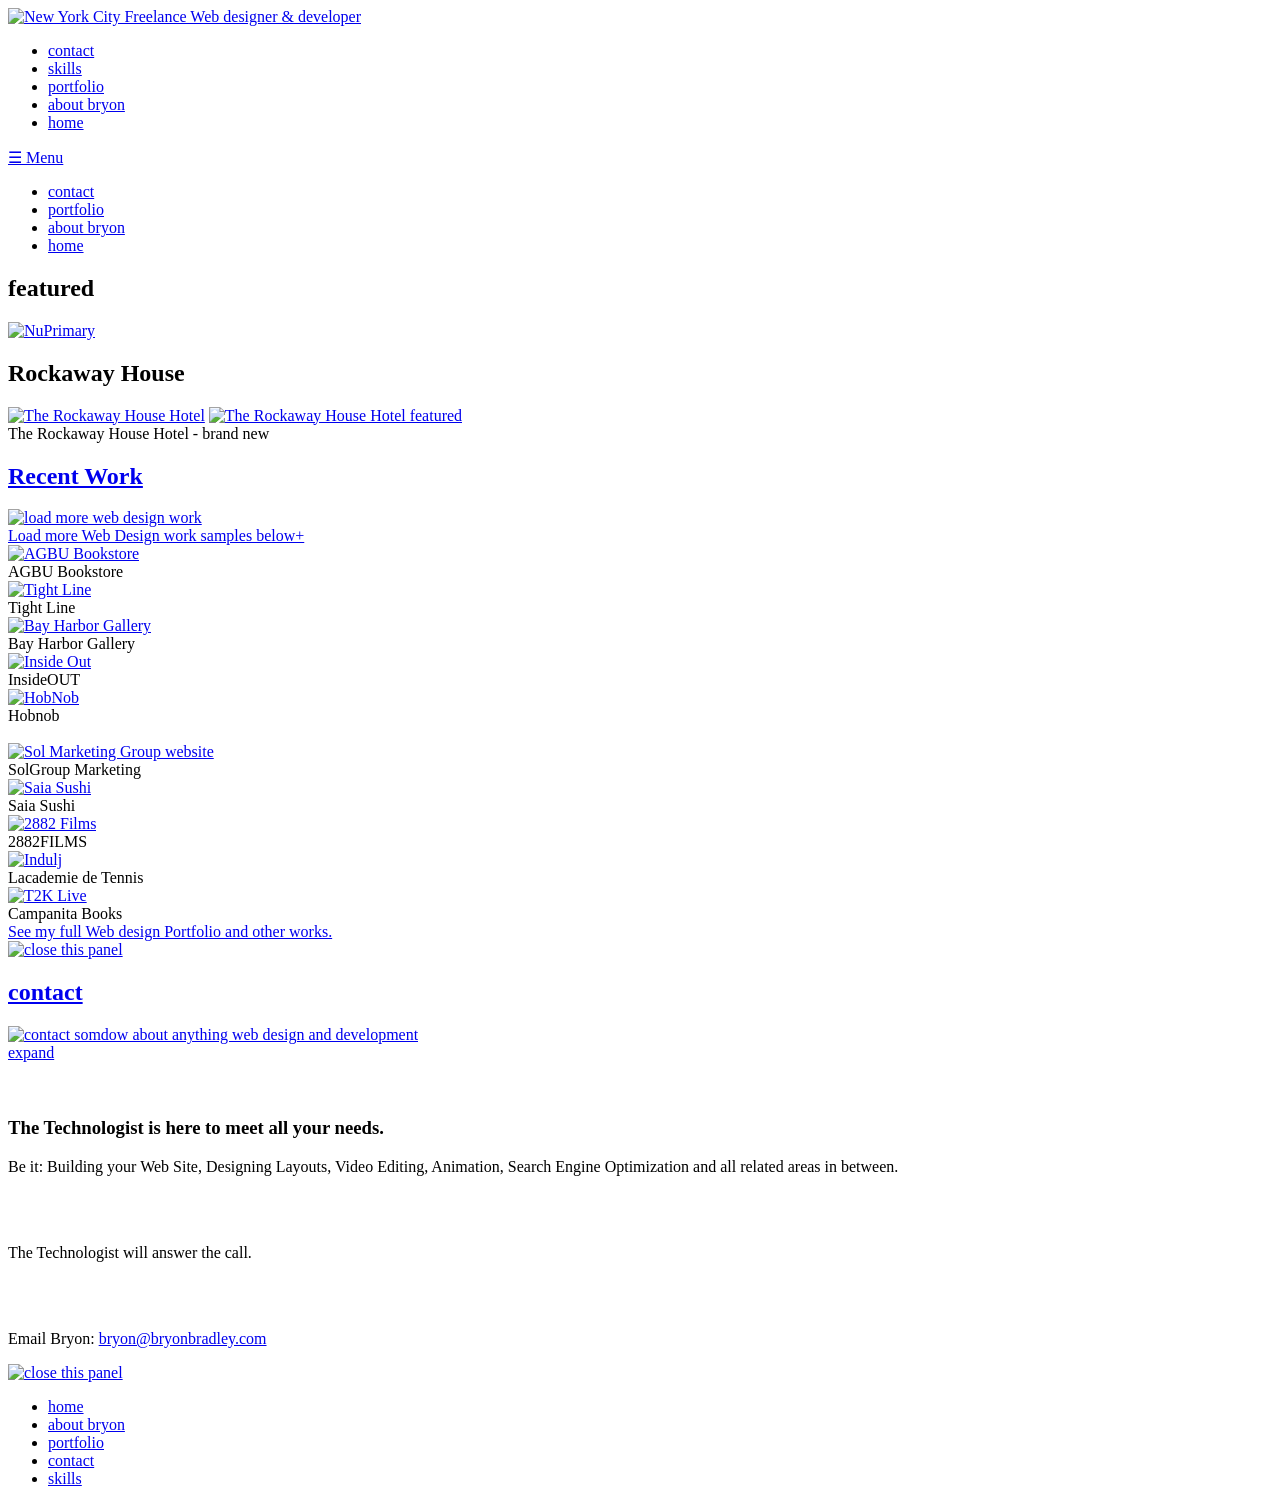
==== index.html @ f44f7460 "Add files via upload" ====
<!DOCTYPE HTML>
<html>
<head>
<title>Bryon Bradley, a New York City Website Designer &amp; Developer | bryonbradley.com </title>
<meta name="viewport" content="width=device-width, initial-scale=1, maximum-scale=1">
<meta name="author" content="Bryon Bradley aka The Creative Technologist ">
<meta name="description" content="Welcome to Bryon Bradley dot com a Web Developer in New York, NY. My collection of projects will offer a solution to any need in this online jungle." />
<meta name="keywords" content="webdesign, webdesigner, interactive, design, designer, integration, xhtml, css, WordPress, joomla, CMS, Content Management System, Custom Templates, front-end, development, SEO, photoshop, flash, actionscript, innovation, creative, graphic design, web 2.0, internet, graphic, adobe, javascript, php, mysql" />
<meta http-equiv="Content-Type" content="text/html; charset=utf-8">

<!-- for fb -->
<meta property="og:title" content="Bryon Bradley"/>
    <meta property="og:type" content="website"/>
    <meta property="og:url" content="http://www.bryonbradley.com/"/>
    <meta property="og:image" content="http://bryonbradley.com/images/logo.jpg"/>
    <meta property="og:site_name" content="Bryon Bradley"/>
    <meta property="og:description"
          content="Bryon Bradley dot com is the portfolio of Bryon Bradley aka 'The Creative Technologit'. I am a web designer & developer who focuses on Web & Interactive Design, XHTML/CSS/HTML 5, CMS Integration, and many more Creative Technologies to bringing your ideas and visions to life online. If you are in need of a project please email me @ bryon@bryonbradley.com and we can begin the process."/>

<link href="scripts_n_css/css/cssReset.css" rel="stylesheet" type="text/css" media="screen"/>
<link id="modularStyles" href="style.css" rel="stylesheet" type="text/css" media="all"/>
<!--<link href="scripts_n_css/mobile.css" rel="stylesheet" type="text/css" media="only screen and (min-width: 0px) and (max-width: 320px)" >
-->
<link rel="shortcut icon" href="sp_favicon.ico" />
<link rel="apple-touch-icon" href="iosIcon.png" />


<!--[if lt IE 9]>
<script src="scripts_n_css/js/html5shiv.js" type="text/javascript></script>
<script src="scripts_n_css/js/ie7-8-9-compatibility.js" type="text/javascript"></script>
<![endif]-->
<!-- leave jquery here -->
<script src="https://ajax.googleapis.com/ajax/libs/jquery/2.1.4/jquery.min.js"></script>
<script src="Scripts/swfobject_modified.js" type="text/javascript"></script>
<script src="scripts_n_css/js/css3-mediaqueries.js" type="text/javascript"></script>
<script src="scripts_n_css/js/siteMainJs.js" type="text/javascript" ></script>
<script src="scripts_n_css/js/jquery.easing.1.3.js" type="text/javascript"></script>
<script type="text/javascript">
//this is for smooth scrolls on front page.
            $(document).ready(function() {
				
				
				
				
                $('#mainNav ul li a, .animClick').bind('click',function(event){
                    var $anchor = $(this);
                    
                    $('html, body').stop().animate({
                        scrollTop: $($anchor.attr('href')).offset().top
                    }, 1500,'easeInOutExpo');
                    /*
                    if you don't want to use the easing effects:
                    $('html, body').stop().animate({
                        scrollTop: $($anchor.attr('href')).offset().top
                    }, 1000);
                    */
                    event.preventDefault();
                });
				
				//import news from the news page
				$('#importNews4mNewsPg').load('news-and-blog.html .newsItemRow' );
				
            });
			//============================
			
			

//add any inline here if at all
//swfobject.registerObject("FlashID");
</script>
<script>
  (function(i,s,o,g,r,a,m){i['GoogleAnalyticsObject']=r;i[r]=i[r]||function(){
  (i[r].q=i[r].q||[]).push(arguments)},i[r].l=1*new Date();a=s.createElement(o),
  m=s.getElementsByTagName(o)[0];a.async=1;a.src=g;m.parentNode.insertBefore(a,m)
  })(window,document,'script','//www.google-analytics.com/analytics.js','ga');

  ga('create', 'UA-74946313-1', 'auto');
  ga('send', 'pageview');

</script>

</head>
<body>
<!-- google analytics -->
<script type="text/javascript">

<script>
  (function(i,s,o,g,r,a,m){i['GoogleAnalyticsObject']=r;i[r]=i[r]||function(){
  (i[r].q=i[r].q||[]).push(arguments)},i[r].l=1*new Date();a=s.createElement(o),
  m=s.getElementsByTagName(o)[0];a.async=1;a.src=g;m.parentNode.insertBefore(a,m)
  })(window,document,'script','//www.google-analytics.com/analytics.js','ga');

  ga('create', 'UA-68401871-1', 'auto');
  ga('send', 'pageview');


</script>
<!-- ===== -->
<!-- for facebook like btn -->
<div id="fb-root"></div>
<script>(function(d, s, id) {
  var js, fjs = d.getElementsByTagName(s)[0];
  if (d.getElementById(id)) return;
  js = d.createElement(s); js.id = id;
  js.src = "//connect.facebook.net/en_US/all.js#xfbml=1";
  fjs.parentNode.insertBefore(js, fjs);
}(document, 'script', 'facebook-jssdk'));</script>
<!-- fb like btn ender -->

    <div id="headerW"> 
        <div id="headerInner">
            <div id="mainLogo"> <a href="/index.html"><img src="images/logoGray2.png" alt="New York City Freelance Web designer &amp; developer"/> </a></div>
            <div id="mainNav"> 
            	<ul>
                    <li><a href="contact.html" id="menu-cont">contact</a></li>
<li><a href="skills.html" id="menu-cont">skills</a></li>

                    <!-- <li><a href="one-a-week-part-1.html" id="menu-news">one a week sketches</a></li> -->
                    <li><a href="portfolio.html" id="menu-port">portfolio</a></li>



                    <li><a href="about.html" id="menu-cont">about bryon</a></li>
                    <!-- <li><a href="news-and-blog.html">news</a></li> -->
                	<li><a href="index.html">home</a></li>
              </ul>
                <div class="clearEm"></div>

            </div><!-- main logo ender -->
             <!-- Mobile Nav Start -->
      <div class="mobMenuBtn"> 
          <a href="#">&#9776; Menu</a>
      </div>
      <div id="mainNav4Mob"> 
          <ul>
                    <li><a href="contact.html" id="menu-cont">contact</a></li>


                    <!-- <li><a href="one-a-week-part-1.html" id="menu-news">one a week sketches</a></li> -->
                    <li><a href="portfolio.html" id="menu-port">portfolio</a></li>

                    <li><a href="about.html" id="menu-cont">about bryon</a></li>
                    <!-- <li><a href="news-and-blog.html">news</a></li> -->
                  <li><a href="index.html">home</a></li>
              </ul>
            </div>
            <!-- Mobile Nav End-->
            <div class="clearEm"> </div>
        </div>
    </div><!-- headerW ender -->
   
<div id="secondHeaderW">
	<div id="secondH-inner">


<div class="clearEm"> </div>

<!-- ===========================-->    
    
    
    </div><!-- innder 2nd hdr ender -->
</div><!-- secondHeaderW ender -->


<div id="mainW"> 
    <div id="midW"> 
        <div class="sectionalHdr">
            <div class="tabSectionHdr"><h2>featured</h2></div>
<!--             <div class="socialIcons">
                <div id="gPlusMe"><a href="http://www.facebook.com/profile.html?id=1291264254&sk=wall" target="_blank"><img src="images/facebookicon.png" alt="follow me and my South Florida Freelance Web developments" width="39" height="40"/></a></div>
                
                <div id="fb-Me"><a href="https://plus.google.com/u/0/109763598411407117179/posts" target="_blank"><img src="images/googleplus_icon.png" alt="follow me and my South Florida Freelance Web developments" width="39" height="40"/></a></div>
            </div> -->
        <div class="clearEm"></div>
        </div><!-- portSecHeaderW ender -->

    	<div id="movSec"> 
    	 <a href="https://nuprimary.com/" ><img src="images/nuprimary-featured.jpg" alt="NuPrimary"/></a>
    	</div>
        <div id="secondFeat">
       <div id="secondFeatimgTXT"><h2>Rockaway House</h2></div>
        <a href="rockaway.html" id="featBigImg"><img src="images/rockaway-2.jpg" alt="The Rockaway House Hotel" width="516" height="325"/></a>
        <a href="rockaway.html" id="featsmallerImg"><img src="images/rockway1.jpg" alt="The Rockaway House Hotel featured" width="250" height="325"/></a>
        <div class="secondFeatTxt">The Rockaway House Hotel - brand new</div>
        </div>
        <div class="clearEm"></div>
        
        <div id="portSecMainW" class="sectionalHdr">
            <div id="portSecTab" class="tabSectionHdr"><h2><a href="#portSecMainW" class="animClick">Recent Work</a></h2></div>
            <div class="tab-icon"><a href="#portSecMainW" class="animClick expPort"><img src="images/workIcon.png" alt="load more web design work"/></a></div>
            <div class="loadMoreWorkBtn"><a href="#portSecMainW" class="animClick">Load more Web Design work samples below+</a></div>
        <div class="clearEm"></div>
        </div><!-- portSecHeaderW ender -->
        
        <div id="portSecW4">




<div class="portThumbsL" id="firstRow">
<a target="new" href="http://agbubookstore.org/"><img src="images/sitePortThumbs/agbubookstore.jpg" alt="AGBU Bookstore" width="231" height="325"/></a>
<div class="thumbTxtSmall">AGBU Bookstore</div>
</div>
<div class="portThumbsL">
<a target="new" href="http://www.tightlinemarketing.com/"><img src="images/sitePortThumbs/tlm.jpg" alt="Tight Line" width="231" height="325"/></a>
<div class="thumbTxtSmall">Tight Line</div>
</div>
<div class="portThumbsL">
<a target="new" href="http://bayharborrugs.com/"><img src="images/sitePortThumbs/bhr.jpg" alt="Bay Harbor Gallery" width="231" height="325"/></a>
<div class="thumbTxtSmall">Bay Harbor Gallery</div>
</div>
<div class="portThumbsL">
<a href="http://insideoutfla.com/"><img src="images/sitePortThumbs/insideoutthumb.jpg" alt="Inside Out" width="231" height="325"/></a>
<div class="thumbTxtSmall">InsideOUT</div>
</div>
<div class="portThumbsL portThumbsL2 ">
<a target="new"  href="https://hobnobmag.com/"><img src="images/sitePortThumbs/hobnobthumb.jpg" alt="HobNob" width="231" height="325"/></a>
<div class="thumbTxtSmall">Hobnob</div>
</div>



            <div class="clearEm"></div><br/>

          <div class="hiddenPanel">
<div class="portThumbsL">
<a target="blank" href="http://solgroup-marketing.com/"><img src="images/sitePortThumbs/sol-marketing-group.jpg" alt="Sol Marketing Group website" width="231" height="325"/></a>
<div class="thumbTxtSmall">SolGroup Marketing</div>
</div>
<div class="portThumbsL">
<a target="new" href="http://saiasushi.com/"><img src="images/sitePortThumbs/saia-sushi-ft-lauderdale-sushi-bar.jpg" alt="Saia Sushi" width="231" height="325"/></a>
<div class="thumbTxtSmall">Saia Sushi</div>
</div>
<div class="portThumbsL clearOnResize" >
<a target="new"  href="http://2882films.com/"><img src="images/sitePortThumbs/2882films-video-production.png" alt="2882 Films" width="231" height="325"/></a>
<div class="thumbTxtSmall">2882FILMS</div>
</div>
<div class="portThumbsL portThumbsL ">
<a target="new" href="http://www.latelite.com/"><img src="images/sitePortThumbs/lacademie-de-tennis-south-florida-tennis-academy.jpg" alt="Indulj" width="231" height="325"/></a>
<div class="thumbTxtSmall">Lacademie de Tennis</div>
</div>
<div class="portThumbsL portThumbsL2">
<a target="new" href="http://campanitabooks.com/"><img src="images/sitePortThumbs/campanita-books.jpg" alt="T2K Live" width="231" height="325"/></a>
<div class="thumbTxtSmall">Campanita Books</div>
</div>


                <div class="clearEm"></div>
                <div id="otherWorks"><a href="portfolio.html">See my full Web design Portfolio and other works.</a></div>
                <div class="closeXbtn"><a href="#portSecMainW" class="animClick"><img src="images/close.png" alt="close this panel"/></a></div>
                <div class="clearEm"></div>
            </div><!-- hiddenPanel ender -->
        </div><!-- portSecHeaderW ender -->
        



 <div id="contBlock">      
      <div id="contTab" class="tab"> 
            <h2 class="tabH"><a href="#contTab" class="animClick">contact</a></h2>
            <div class="tab-icon"><a href="#contTab" class="animClick"><img src="images/emailIcon.png" alt="contact somdow about anything web design and development"/></a></div>
			<div class="tabPanelRegTxtBtns"><a href="#contTab" class="animClick">expand</a></div>
            <div class="clearEm"></div>
        </div><!-- tab ender -->
            
            <div class="hiddenPanel4cont"><br/><br/>
         
           <p><h3>The Technologist is here to meet all your needs. </h3>
</p>


<p>Be it: Building your Web Site, Designing Layouts, Video Editing, Animation, Search Engine Optimization and all related areas in between. 
</p>
<br><br>
<p>
The Technologist will answer the call. 
</p>
<br><br>
<p>Email Bryon: <a href="mailto:bryon@bryonbradley.com">bryon@bryonbradley.com</a>

</p>
            
                <div class="contCloseXbtn"><a href="#contBlock" class="animClick"><img src="images/close.png" alt="close this panel"/></a></div>
                <div class="clearEm"></div>


            </div><!-- hiddenPanel4tabs ender -->
</div><!-- contBlock ender -->        
        
        
    </div><!-- midW ender -->
    
    

</div><!-- mainW ender -->

    <div id="footerW">
    	<div id="footerMenu">
            	<ul>
                	 	<li><a href="index.html">home</a></li>
                    <!--<li><a href="news-and-blog.html">news</a></li>-->
                    <li><a href="about.html" >about bryon </a></li>
                    <li><a href="portfolio.html" >portfolio</a></li>
                    <!--<li><a href="one-a-week-part-1.html" >one a week sketches</a></li>-->
                    <li><a href="contact.html" >contact</a></li>
                    <li><a href="skills.html" >skills</a></li>
                </ul>
                <div class="clearEm"></div>
        </div><!-- footer menu ender -->
        
        <div id="devBy"> </div>
        <div id="copyR"> </div>
    </div><!-- footerW ender -->
<script type="text/javascript">
$(document).ready(function(){
    $('#mainNav4Mob').css('display','hidden');
    $('.mobMenuBtn').click(function(){
        $('#mainNav4Mob').slideToggle();
    });
});

</script>
</body>
</html>
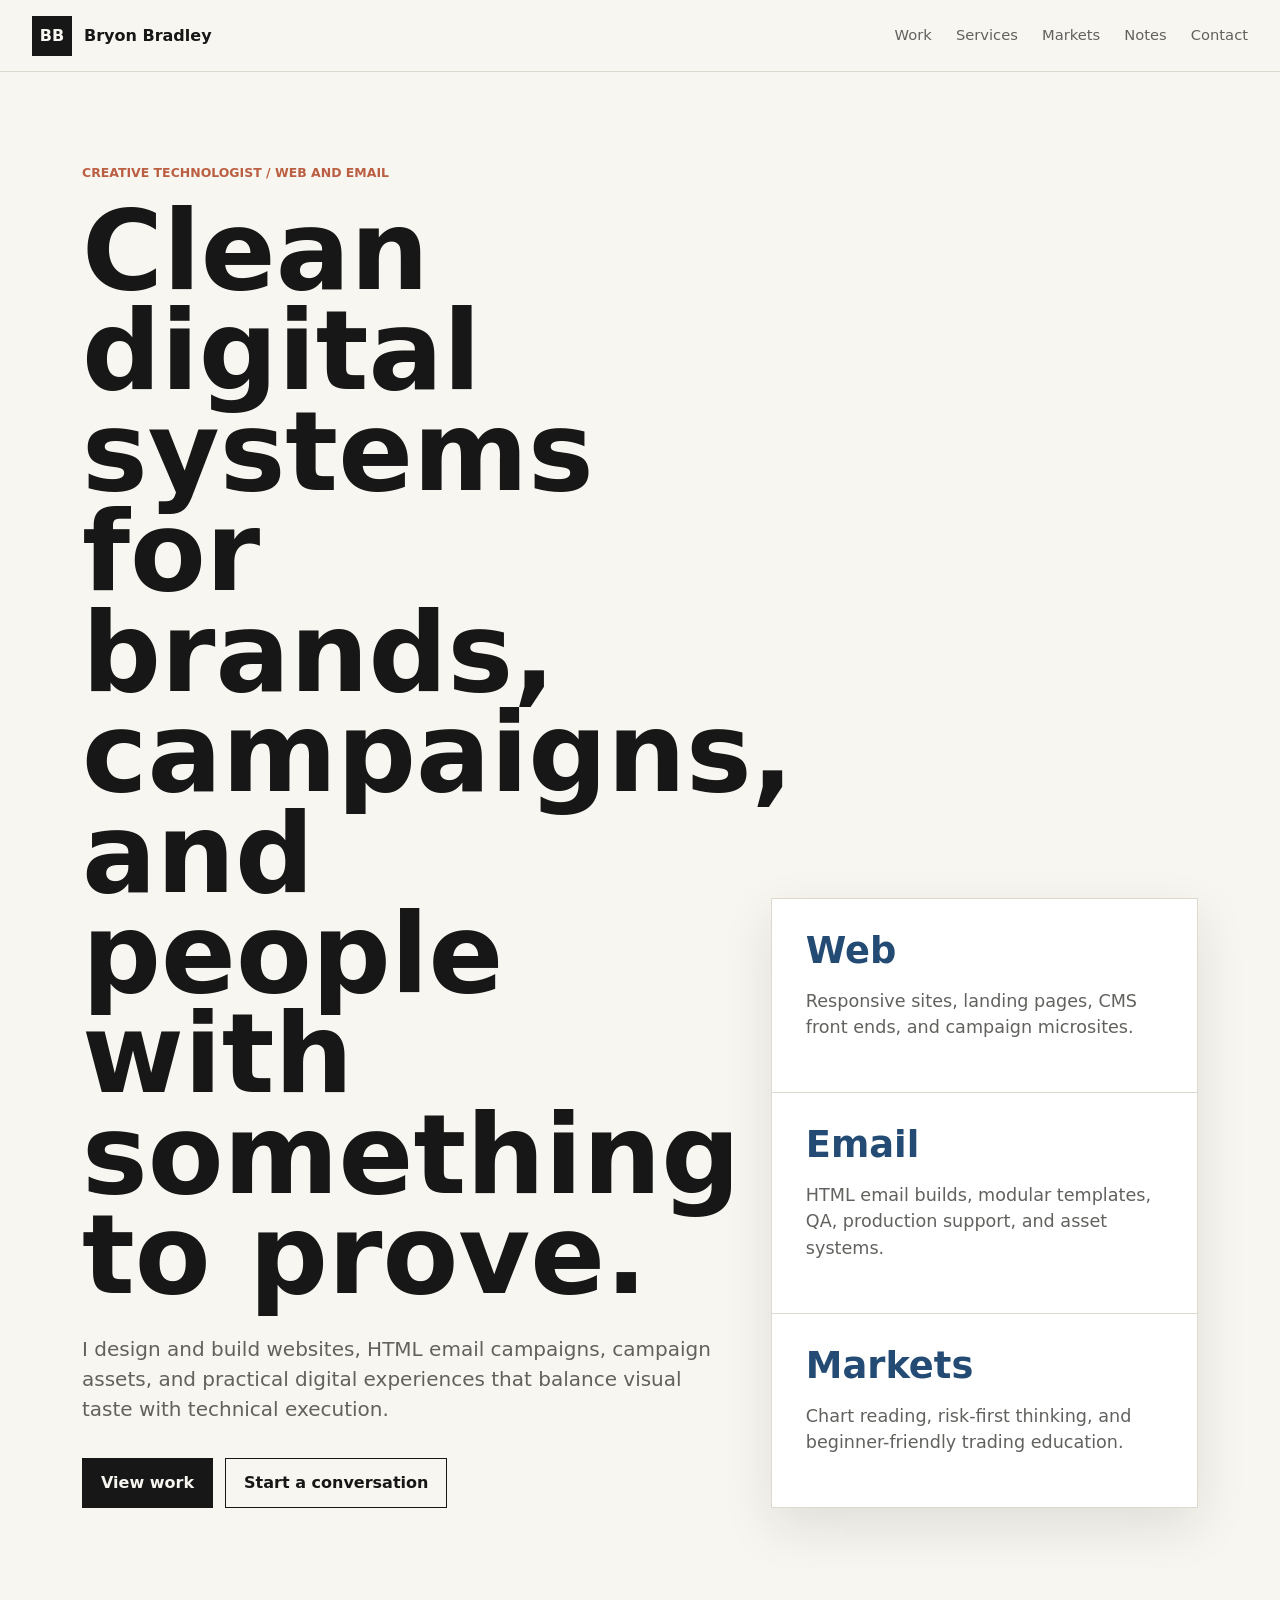
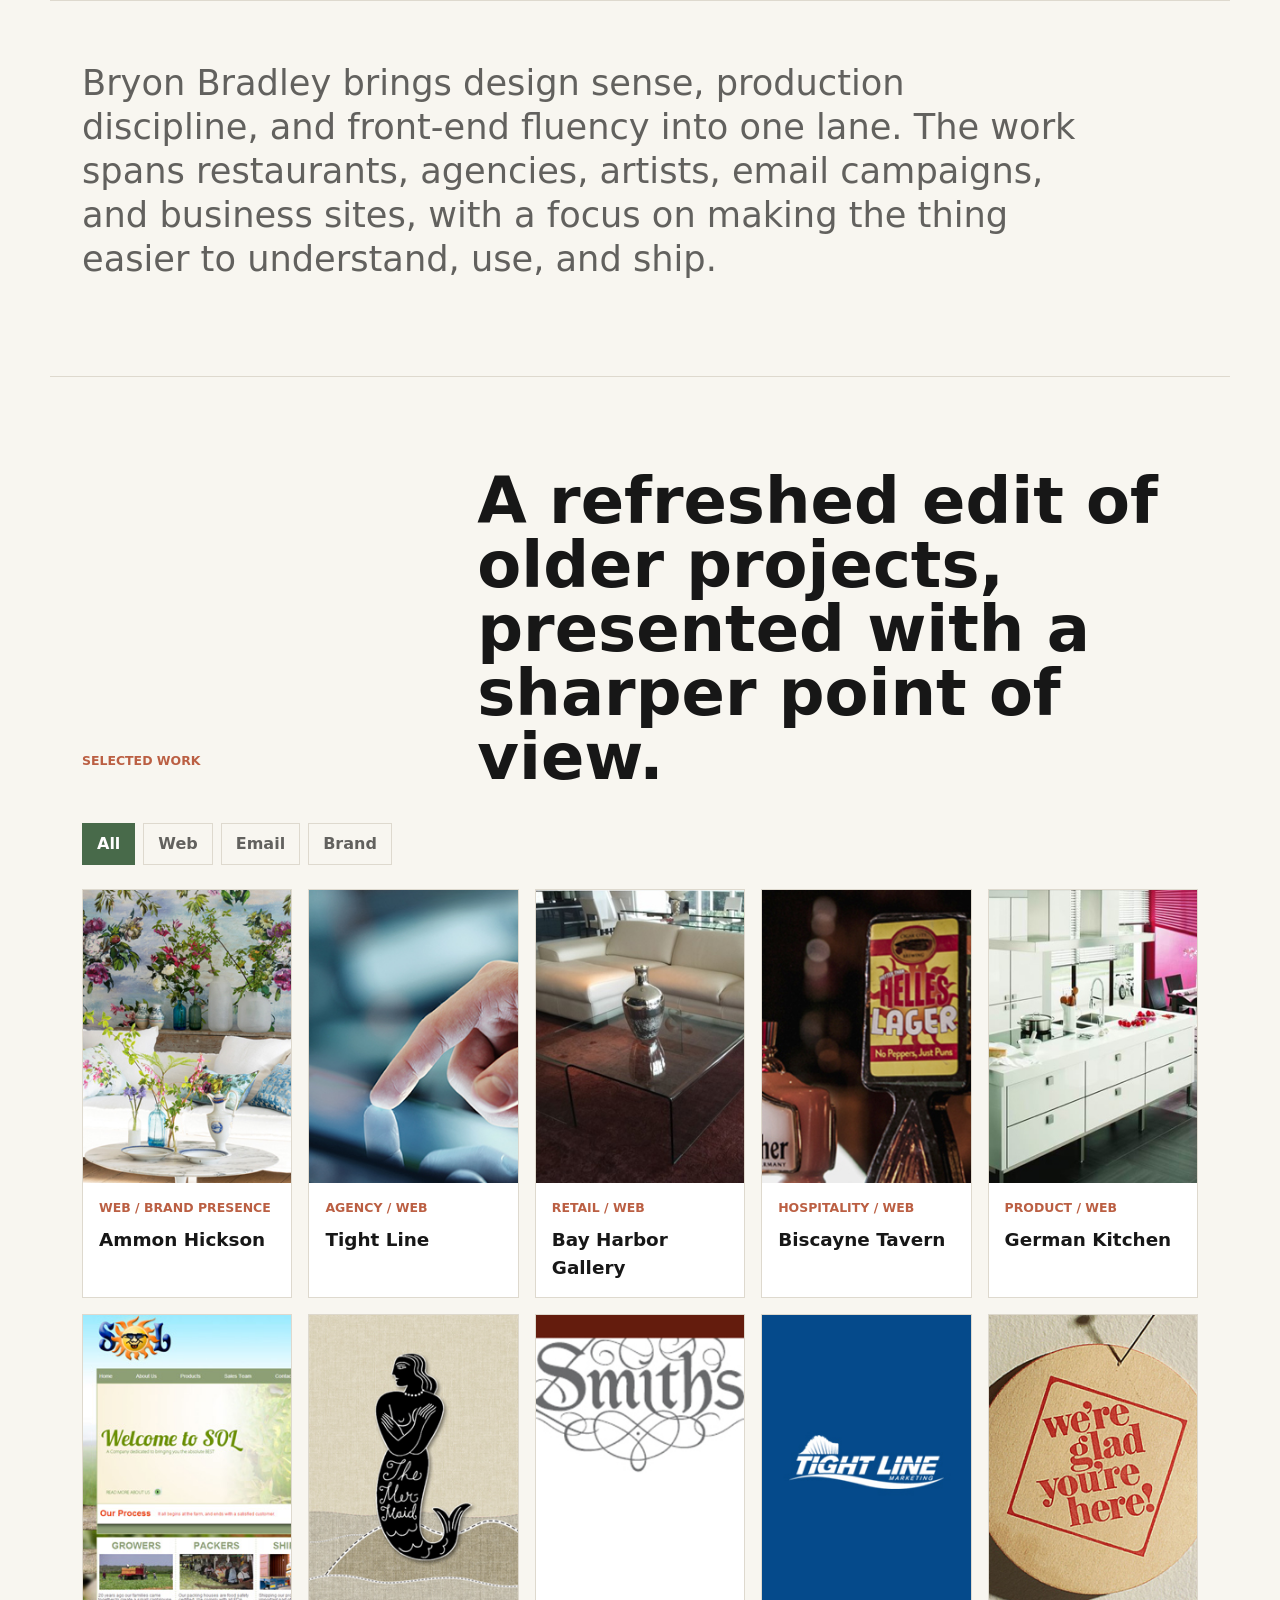
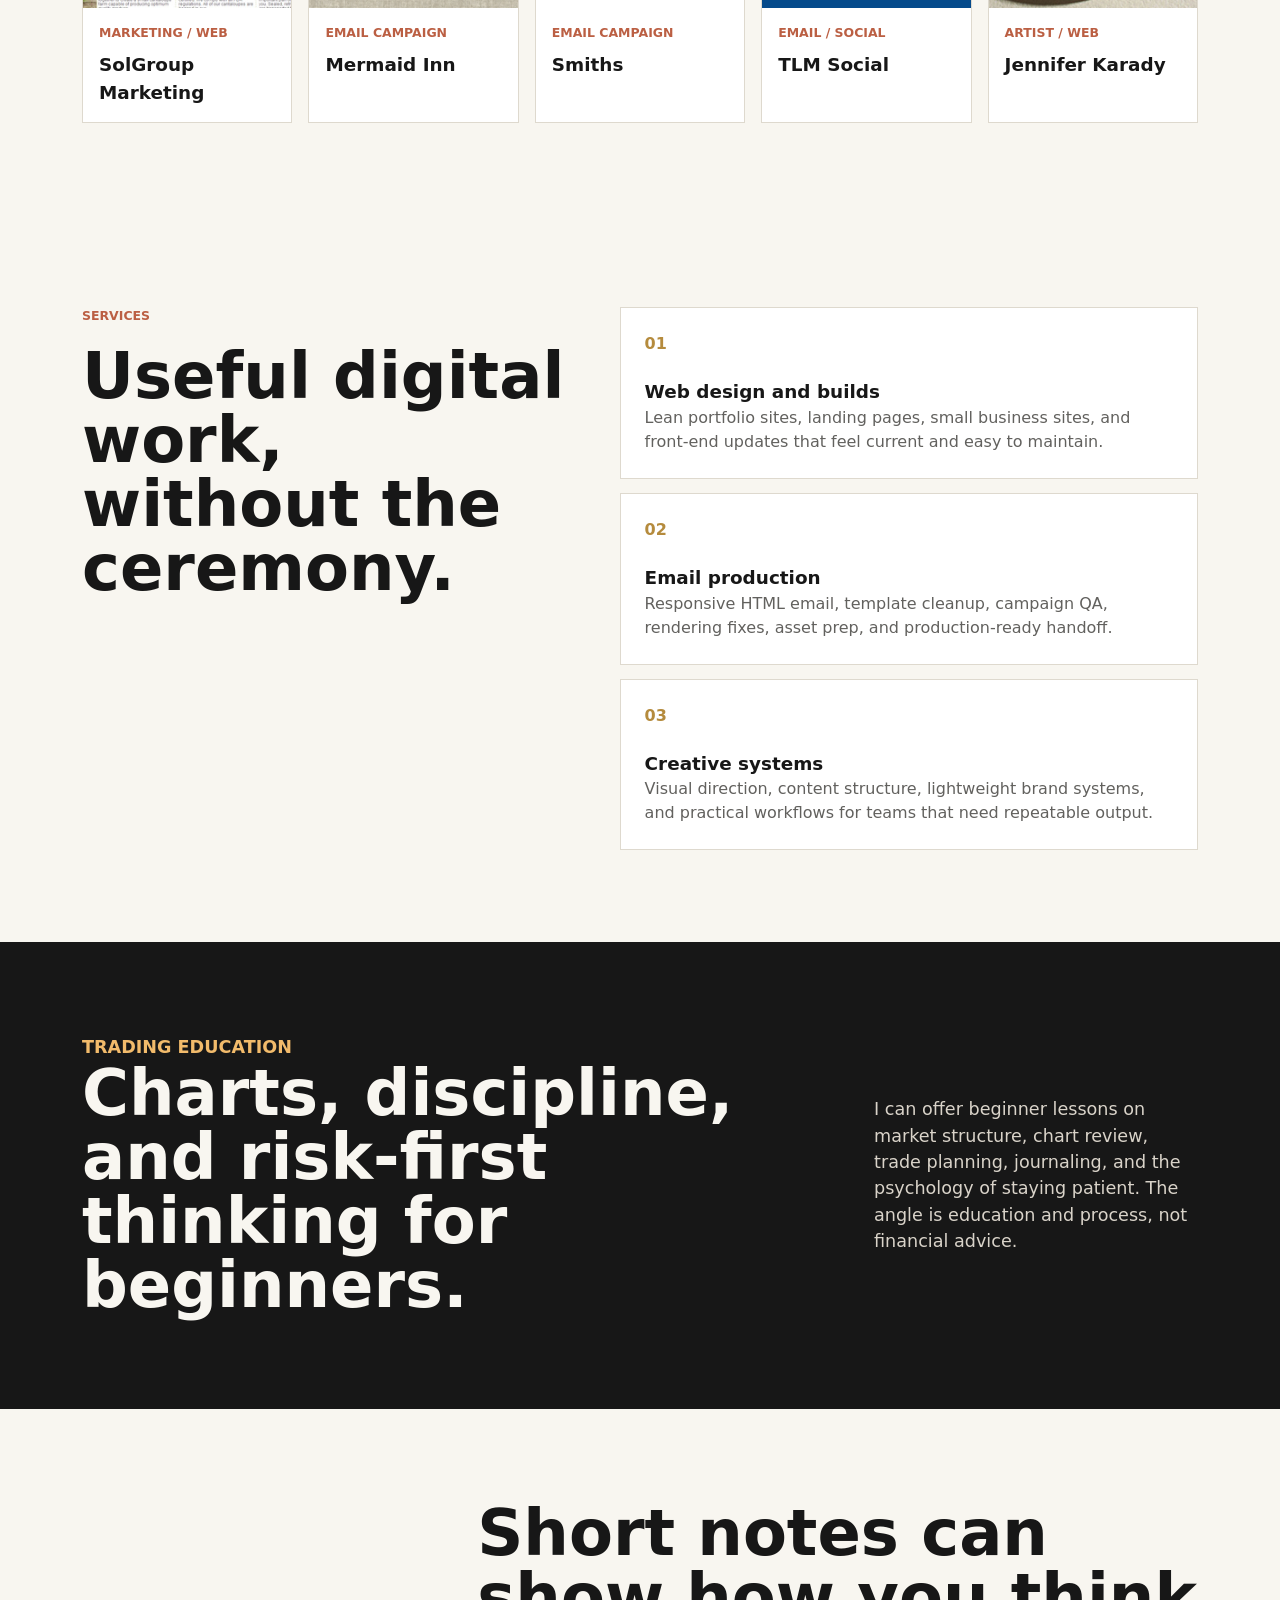
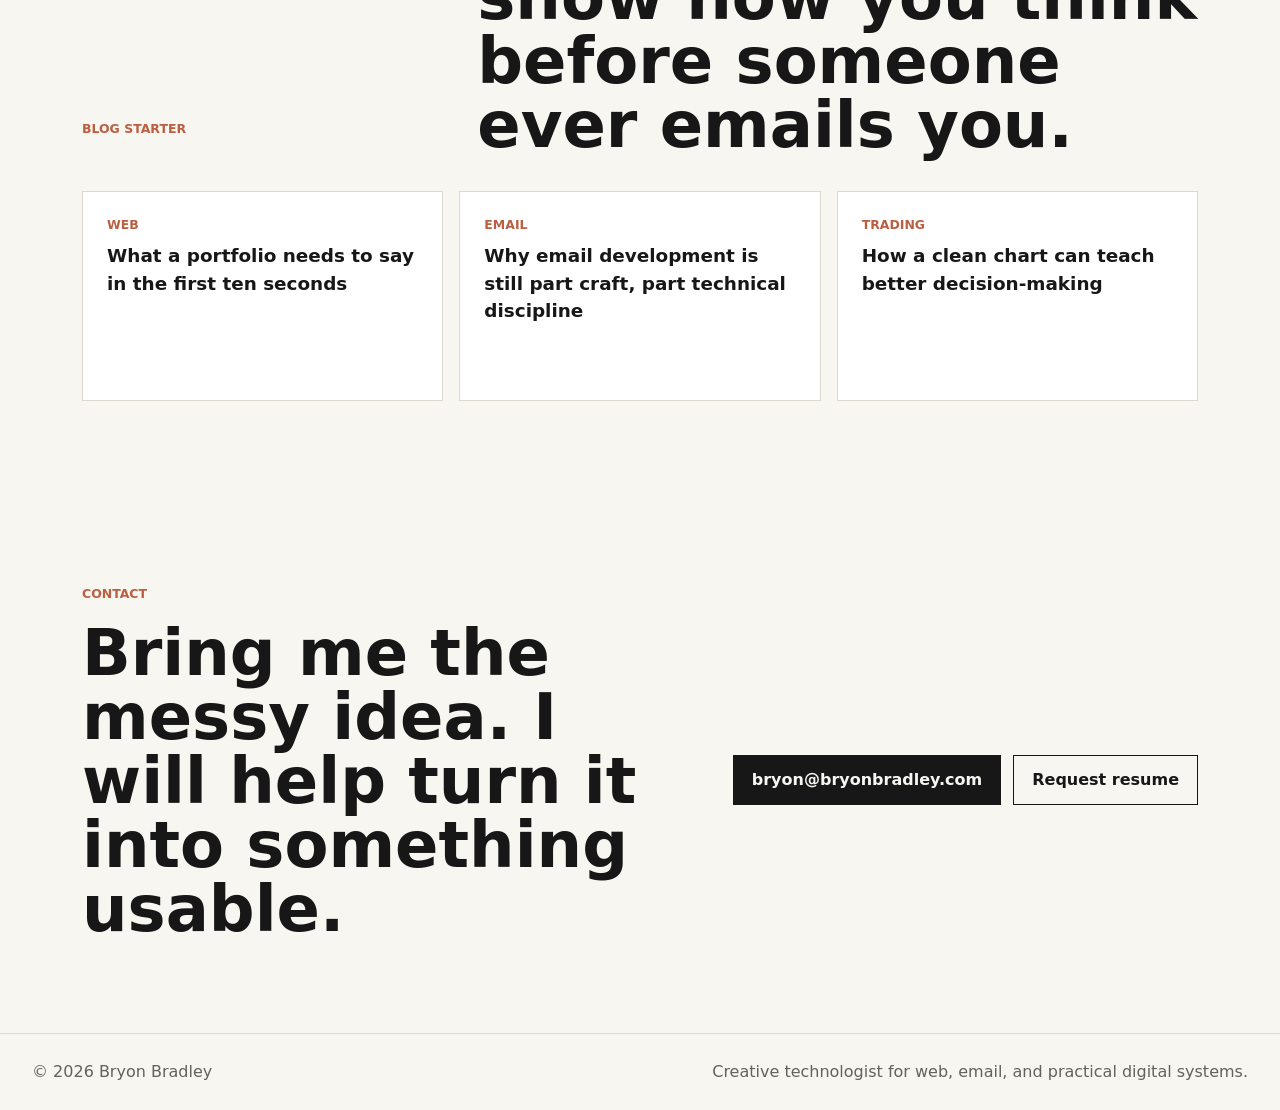
==== commit fecc3e32: "Initial portfolio site" ====
--- a/index.html
+++ b/index.html
@@ -1,324 +1,220 @@
-<!DOCTYPE HTML>
-<html>
-<head>
-<title>Bryon Bradley, a New York City Website Designer &amp; Developer | bryonbradley.com </title>
-<meta name="viewport" content="width=device-width, initial-scale=1, maximum-scale=1">
-<meta name="author" content="Bryon Bradley aka The Creative Technologist ">
-<meta name="description" content="Welcome to Bryon Bradley dot com a Web Developer in New York, NY. My collection of projects will offer a solution to any need in this online jungle." />
-<meta name="keywords" content="webdesign, webdesigner, interactive, design, designer, integration, xhtml, css, WordPress, joomla, CMS, Content Management System, Custom Templates, front-end, development, SEO, photoshop, flash, actionscript, innovation, creative, graphic design, web 2.0, internet, graphic, adobe, javascript, php, mysql" />
-<meta http-equiv="Content-Type" content="text/html; charset=utf-8">
-
-<!-- for fb -->
-<meta property="og:title" content="Bryon Bradley"/>
-    <meta property="og:type" content="website"/>
-    <meta property="og:url" content="http://www.bryonbradley.com/"/>
-    <meta property="og:image" content="http://bryonbradley.com/images/logo.jpg"/>
-    <meta property="og:site_name" content="Bryon Bradley"/>
-    <meta property="og:description"
-          content="Bryon Bradley dot com is the portfolio of Bryon Bradley aka 'The Creative Technologit'. I am a web designer & developer who focuses on Web & Interactive Design, XHTML/CSS/HTML 5, CMS Integration, and many more Creative Technologies to bringing your ideas and visions to life online. If you are in need of a project please email me @ bryon@bryonbradley.com and we can begin the process."/>
-
-<link href="scripts_n_css/css/cssReset.css" rel="stylesheet" type="text/css" media="screen"/>
-<link id="modularStyles" href="style.css" rel="stylesheet" type="text/css" media="all"/>
-<!--<link href="scripts_n_css/mobile.css" rel="stylesheet" type="text/css" media="only screen and (min-width: 0px) and (max-width: 320px)" >
--->
-<link rel="shortcut icon" href="sp_favicon.ico" />
-<link rel="apple-touch-icon" href="iosIcon.png" />
-
-
-<!--[if lt IE 9]>
-<script src="scripts_n_css/js/html5shiv.js" type="text/javascript></script>
-<script src="scripts_n_css/js/ie7-8-9-compatibility.js" type="text/javascript"></script>
-<![endif]-->
-<!-- leave jquery here -->
-<script src="https://ajax.googleapis.com/ajax/libs/jquery/2.1.4/jquery.min.js"></script>
-<script src="Scripts/swfobject_modified.js" type="text/javascript"></script>
-<script src="scripts_n_css/js/css3-mediaqueries.js" type="text/javascript"></script>
-<script src="scripts_n_css/js/siteMainJs.js" type="text/javascript" ></script>
-<script src="scripts_n_css/js/jquery.easing.1.3.js" type="text/javascript"></script>
-<script type="text/javascript">
-//this is for smooth scrolls on front page.
-            $(document).ready(function() {
-				
-				
-				
-				
-                $('#mainNav ul li a, .animClick').bind('click',function(event){
-                    var $anchor = $(this);
-                    
-                    $('html, body').stop().animate({
-                        scrollTop: $($anchor.attr('href')).offset().top
-                    }, 1500,'easeInOutExpo');
-                    /*
-                    if you don't want to use the easing effects:
-                    $('html, body').stop().animate({
-                        scrollTop: $($anchor.attr('href')).offset().top
-                    }, 1000);
-                    */
-                    event.preventDefault();
-                });
-				
-				//import news from the news page
-				$('#importNews4mNewsPg').load('news-and-blog.html .newsItemRow' );
-				
-            });
-			//============================
-			
-			
-
-//add any inline here if at all
-//swfobject.registerObject("FlashID");
-</script>
-<script>
-  (function(i,s,o,g,r,a,m){i['GoogleAnalyticsObject']=r;i[r]=i[r]||function(){
-  (i[r].q=i[r].q||[]).push(arguments)},i[r].l=1*new Date();a=s.createElement(o),
-  m=s.getElementsByTagName(o)[0];a.async=1;a.src=g;m.parentNode.insertBefore(a,m)
-  })(window,document,'script','//www.google-analytics.com/analytics.js','ga');
-
-  ga('create', 'UA-74946313-1', 'auto');
-  ga('send', 'pageview');
-
-</script>
-
-</head>
-<body>
-<!-- google analytics -->
-<script type="text/javascript">
-
-<script>
-  (function(i,s,o,g,r,a,m){i['GoogleAnalyticsObject']=r;i[r]=i[r]||function(){
-  (i[r].q=i[r].q||[]).push(arguments)},i[r].l=1*new Date();a=s.createElement(o),
-  m=s.getElementsByTagName(o)[0];a.async=1;a.src=g;m.parentNode.insertBefore(a,m)
-  })(window,document,'script','//www.google-analytics.com/analytics.js','ga');
-
-  ga('create', 'UA-68401871-1', 'auto');
-  ga('send', 'pageview');
-
-
-</script>
-<!-- ===== -->
-<!-- for facebook like btn -->
-<div id="fb-root"></div>
-<script>(function(d, s, id) {
-  var js, fjs = d.getElementsByTagName(s)[0];
-  if (d.getElementById(id)) return;
-  js = d.createElement(s); js.id = id;
-  js.src = "//connect.facebook.net/en_US/all.js#xfbml=1";
-  fjs.parentNode.insertBefore(js, fjs);
-}(document, 'script', 'facebook-jssdk'));</script>
-<!-- fb like btn ender -->
-
-    <div id="headerW"> 
-        <div id="headerInner">
-            <div id="mainLogo"> <a href="/index.html"><img src="images/logoGray2.png" alt="New York City Freelance Web designer &amp; developer"/> </a></div>
-            <div id="mainNav"> 
-            	<ul>
-                    <li><a href="contact.html" id="menu-cont">contact</a></li>
-<li><a href="skills.html" id="menu-cont">skills</a></li>
-
-                    <!-- <li><a href="one-a-week-part-1.html" id="menu-news">one a week sketches</a></li> -->
-                    <li><a href="portfolio.html" id="menu-port">portfolio</a></li>
-
-
-
-                    <li><a href="about.html" id="menu-cont">about bryon</a></li>
-                    <!-- <li><a href="news-and-blog.html">news</a></li> -->
-                	<li><a href="index.html">home</a></li>
-              </ul>
-                <div class="clearEm"></div>
-
-            </div><!-- main logo ender -->
-             <!-- Mobile Nav Start -->
-      <div class="mobMenuBtn"> 
-          <a href="#">&#9776; Menu</a>
-      </div>
-      <div id="mainNav4Mob"> 
-          <ul>
-                    <li><a href="contact.html" id="menu-cont">contact</a></li>
-
-
-                    <!-- <li><a href="one-a-week-part-1.html" id="menu-news">one a week sketches</a></li> -->
-                    <li><a href="portfolio.html" id="menu-port">portfolio</a></li>
-
-                    <li><a href="about.html" id="menu-cont">about bryon</a></li>
-                    <!-- <li><a href="news-and-blog.html">news</a></li> -->
-                  <li><a href="index.html">home</a></li>
-              </ul>
-            </div>
-            <!-- Mobile Nav End-->
-            <div class="clearEm"> </div>
-        </div>
-    </div><!-- headerW ender -->
-   
-<div id="secondHeaderW">
-	<div id="secondH-inner">
-
-
-<div class="clearEm"> </div>
-
-<!-- ===========================-->    
-    
-    
-    </div><!-- innder 2nd hdr ender -->
-</div><!-- secondHeaderW ender -->
-
-
-<div id="mainW"> 
-    <div id="midW"> 
-        <div class="sectionalHdr">
-            <div class="tabSectionHdr"><h2>featured</h2></div>
-<!--             <div class="socialIcons">
-                <div id="gPlusMe"><a href="http://www.facebook.com/profile.html?id=1291264254&sk=wall" target="_blank"><img src="images/facebookicon.png" alt="follow me and my South Florida Freelance Web developments" width="39" height="40"/></a></div>
-                
-                <div id="fb-Me"><a href="https://plus.google.com/u/0/109763598411407117179/posts" target="_blank"><img src="images/googleplus_icon.png" alt="follow me and my South Florida Freelance Web developments" width="39" height="40"/></a></div>
-            </div> -->
-        <div class="clearEm"></div>
-        </div><!-- portSecHeaderW ender -->
-
-    	<div id="movSec"> 
-    	 <a href="https://nuprimary.com/" ><img src="images/nuprimary-featured.jpg" alt="NuPrimary"/></a>
-    	</div>
-        <div id="secondFeat">
-       <div id="secondFeatimgTXT"><h2>Rockaway House</h2></div>
-        <a href="rockaway.html" id="featBigImg"><img src="images/rockaway-2.jpg" alt="The Rockaway House Hotel" width="516" height="325"/></a>
-        <a href="rockaway.html" id="featsmallerImg"><img src="images/rockway1.jpg" alt="The Rockaway House Hotel featured" width="250" height="325"/></a>
-        <div class="secondFeatTxt">The Rockaway House Hotel - brand new</div>
-        </div>
-        <div class="clearEm"></div>
-        
-        <div id="portSecMainW" class="sectionalHdr">
-            <div id="portSecTab" class="tabSectionHdr"><h2><a href="#portSecMainW" class="animClick">Recent Work</a></h2></div>
-            <div class="tab-icon"><a href="#portSecMainW" class="animClick expPort"><img src="images/workIcon.png" alt="load more web design work"/></a></div>
-            <div class="loadMoreWorkBtn"><a href="#portSecMainW" class="animClick">Load more Web Design work samples below+</a></div>
-        <div class="clearEm"></div>
-        </div><!-- portSecHeaderW ender -->
-        
-        <div id="portSecW4">
-
-
-
-
-<div class="portThumbsL" id="firstRow">
-<a target="new" href="http://agbubookstore.org/"><img src="images/sitePortThumbs/agbubookstore.jpg" alt="AGBU Bookstore" width="231" height="325"/></a>
-<div class="thumbTxtSmall">AGBU Bookstore</div>
-</div>
-<div class="portThumbsL">
-<a target="new" href="http://www.tightlinemarketing.com/"><img src="images/sitePortThumbs/tlm.jpg" alt="Tight Line" width="231" height="325"/></a>
-<div class="thumbTxtSmall">Tight Line</div>
-</div>
-<div class="portThumbsL">
-<a target="new" href="http://bayharborrugs.com/"><img src="images/sitePortThumbs/bhr.jpg" alt="Bay Harbor Gallery" width="231" height="325"/></a>
-<div class="thumbTxtSmall">Bay Harbor Gallery</div>
-</div>
-<div class="portThumbsL">
-<a href="http://insideoutfla.com/"><img src="images/sitePortThumbs/insideoutthumb.jpg" alt="Inside Out" width="231" height="325"/></a>
-<div class="thumbTxtSmall">InsideOUT</div>
-</div>
-<div class="portThumbsL portThumbsL2 ">
-<a target="new"  href="https://hobnobmag.com/"><img src="images/sitePortThumbs/hobnobthumb.jpg" alt="HobNob" width="231" height="325"/></a>
-<div class="thumbTxtSmall">Hobnob</div>
-</div>
-
-
-
-            <div class="clearEm"></div><br/>
-
-          <div class="hiddenPanel">
-<div class="portThumbsL">
-<a target="blank" href="http://solgroup-marketing.com/"><img src="images/sitePortThumbs/sol-marketing-group.jpg" alt="Sol Marketing Group website" width="231" height="325"/></a>
-<div class="thumbTxtSmall">SolGroup Marketing</div>
-</div>
-<div class="portThumbsL">
-<a target="new" href="http://saiasushi.com/"><img src="images/sitePortThumbs/saia-sushi-ft-lauderdale-sushi-bar.jpg" alt="Saia Sushi" width="231" height="325"/></a>
-<div class="thumbTxtSmall">Saia Sushi</div>
-</div>
-<div class="portThumbsL clearOnResize" >
-<a target="new"  href="http://2882films.com/"><img src="images/sitePortThumbs/2882films-video-production.png" alt="2882 Films" width="231" height="325"/></a>
-<div class="thumbTxtSmall">2882FILMS</div>
-</div>
-<div class="portThumbsL portThumbsL ">
-<a target="new" href="http://www.latelite.com/"><img src="images/sitePortThumbs/lacademie-de-tennis-south-florida-tennis-academy.jpg" alt="Indulj" width="231" height="325"/></a>
-<div class="thumbTxtSmall">Lacademie de Tennis</div>
-</div>
-<div class="portThumbsL portThumbsL2">
-<a target="new" href="http://campanitabooks.com/"><img src="images/sitePortThumbs/campanita-books.jpg" alt="T2K Live" width="231" height="325"/></a>
-<div class="thumbTxtSmall">Campanita Books</div>
-</div>
-
-
-                <div class="clearEm"></div>
-                <div id="otherWorks"><a href="portfolio.html">See my full Web design Portfolio and other works.</a></div>
-                <div class="closeXbtn"><a href="#portSecMainW" class="animClick"><img src="images/close.png" alt="close this panel"/></a></div>
-                <div class="clearEm"></div>
-            </div><!-- hiddenPanel ender -->
-        </div><!-- portSecHeaderW ender -->
-        
-
-
-
- <div id="contBlock">      
-      <div id="contTab" class="tab"> 
-            <h2 class="tabH"><a href="#contTab" class="animClick">contact</a></h2>
-            <div class="tab-icon"><a href="#contTab" class="animClick"><img src="images/emailIcon.png" alt="contact somdow about anything web design and development"/></a></div>
-			<div class="tabPanelRegTxtBtns"><a href="#contTab" class="animClick">expand</a></div>
-            <div class="clearEm"></div>
-        </div><!-- tab ender -->
-            
-            <div class="hiddenPanel4cont"><br/><br/>
-         
-           <p><h3>The Technologist is here to meet all your needs. </h3>
-</p>
-
-
-<p>Be it: Building your Web Site, Designing Layouts, Video Editing, Animation, Search Engine Optimization and all related areas in between. 
-</p>
-<br><br>
-<p>
-The Technologist will answer the call. 
-</p>
-<br><br>
-<p>Email Bryon: <a href="mailto:bryon@bryonbradley.com">bryon@bryonbradley.com</a>
-
-</p>
-            
-                <div class="contCloseXbtn"><a href="#contBlock" class="animClick"><img src="images/close.png" alt="close this panel"/></a></div>
-                <div class="clearEm"></div>
-
-
-            </div><!-- hiddenPanel4tabs ender -->
-</div><!-- contBlock ender -->        
-        
-        
-    </div><!-- midW ender -->
-    
-    
-
-</div><!-- mainW ender -->
-
-    <div id="footerW">
-    	<div id="footerMenu">
-            	<ul>
-                	 	<li><a href="index.html">home</a></li>
-                    <!--<li><a href="news-and-blog.html">news</a></li>-->
-                    <li><a href="about.html" >about bryon </a></li>
-                    <li><a href="portfolio.html" >portfolio</a></li>
-                    <!--<li><a href="one-a-week-part-1.html" >one a week sketches</a></li>-->
-                    <li><a href="contact.html" >contact</a></li>
-                    <li><a href="skills.html" >skills</a></li>
-                </ul>
-                <div class="clearEm"></div>
-        </div><!-- footer menu ender -->
-        
-        <div id="devBy"> </div>
-        <div id="copyR"> </div>
-    </div><!-- footerW ender -->
-<script type="text/javascript">
-$(document).ready(function(){
-    $('#mainNav4Mob').css('display','hidden');
-    $('.mobMenuBtn').click(function(){
-        $('#mainNav4Mob').slideToggle();
-    });
-});
-
-</script>
-</body>
-</html>
+<!doctype html>
+<html lang="en">
+<head>
+  <meta charset="utf-8">
+  <meta name="viewport" content="width=device-width, initial-scale=1">
+  <title>Bryon Bradley | Creative Technologist for Web and Email</title>
+  <meta name="description" content="Bryon Bradley is a creative technologist building clear, useful web and email experiences with a technical eye and a visual point of view.">
+  <link rel="stylesheet" href="styles.css">
+</head>
+<body>
+  <header class="site-header">
+    <a class="brand" href="#top" aria-label="Bryon Bradley home">
+      <span class="brand-mark">BB</span>
+      <span>Bryon Bradley</span>
+    </a>
+    <button class="nav-toggle" type="button" aria-expanded="false" aria-controls="site-nav">
+      <span></span>
+      <span></span>
+      <span></span>
+    </button>
+    <nav id="site-nav" class="site-nav" aria-label="Primary navigation">
+      <a href="#work">Work</a>
+      <a href="#services">Services</a>
+      <a href="#markets">Markets</a>
+      <a href="#notes">Notes</a>
+      <a href="#contact">Contact</a>
+    </nav>
+  </header>
+
+  <main id="top">
+    <section class="hero section-wrap">
+      <div class="hero-copy">
+        <p class="eyebrow">Creative technologist / web and email</p>
+        <h1>Clean digital systems for brands, campaigns, and people with something to prove.</h1>
+        <p class="lede">I design and build websites, HTML email campaigns, campaign assets, and practical digital experiences that balance visual taste with technical execution.</p>
+        <div class="hero-actions">
+          <a class="button primary" href="#work">View work</a>
+          <a class="button secondary" href="#contact">Start a conversation</a>
+        </div>
+      </div>
+      <aside class="signal-panel" aria-label="Profile highlights">
+        <div>
+          <span class="metric">Web</span>
+          <p>Responsive sites, landing pages, CMS front ends, and campaign microsites.</p>
+        </div>
+        <div>
+          <span class="metric">Email</span>
+          <p>HTML email builds, modular templates, QA, production support, and asset systems.</p>
+        </div>
+        <div>
+          <span class="metric">Markets</span>
+          <p>Chart reading, risk-first thinking, and beginner-friendly trading education.</p>
+        </div>
+      </aside>
+    </section>
+
+    <section class="intro section-wrap">
+      <p>Bryon Bradley brings design sense, production discipline, and front-end fluency into one lane. The work spans restaurants, agencies, artists, email campaigns, and business sites, with a focus on making the thing easier to understand, use, and ship.</p>
+    </section>
+
+    <section id="work" class="section-wrap">
+      <div class="section-heading">
+        <p class="eyebrow">Selected work</p>
+        <h2>A refreshed edit of older projects, presented with a sharper point of view.</h2>
+      </div>
+      <div class="filter-bar" aria-label="Portfolio filters">
+        <button class="filter active" type="button" data-filter="all">All</button>
+        <button class="filter" type="button" data-filter="web">Web</button>
+        <button class="filter" type="button" data-filter="email">Email</button>
+        <button class="filter" type="button" data-filter="brand">Brand</button>
+      </div>
+      <div class="work-grid">
+        <article class="project-card" data-category="web brand">
+          <img src="assets/ammon-hickson.jpg" alt="Ammon Hickson portfolio thumbnail">
+          <div class="project-copy">
+            <p>Web / brand presence</p>
+            <h3>Ammon Hickson</h3>
+          </div>
+        </article>
+        <article class="project-card" data-category="web">
+          <img src="assets/tight-line.jpg" alt="Tight Line portfolio thumbnail">
+          <div class="project-copy">
+            <p>Agency / web</p>
+            <h3>Tight Line</h3>
+          </div>
+        </article>
+        <article class="project-card" data-category="web">
+          <img src="assets/bay-harbor.jpg" alt="Bay Harbor Gallery portfolio thumbnail">
+          <div class="project-copy">
+            <p>Retail / web</p>
+            <h3>Bay Harbor Gallery</h3>
+          </div>
+        </article>
+        <article class="project-card" data-category="web">
+          <img src="assets/biscayne.jpg" alt="Biscayne Tavern portfolio thumbnail">
+          <div class="project-copy">
+            <p>Hospitality / web</p>
+            <h3>Biscayne Tavern</h3>
+          </div>
+        </article>
+        <article class="project-card" data-category="web">
+          <img src="assets/german-kitchen.jpg" alt="German Kitchen portfolio thumbnail">
+          <div class="project-copy">
+            <p>Product / web</p>
+            <h3>German Kitchen</h3>
+          </div>
+        </article>
+        <article class="project-card" data-category="web brand">
+          <img src="assets/sol-marketing.jpg" alt="SolGroup Marketing portfolio thumbnail">
+          <div class="project-copy">
+            <p>Marketing / web</p>
+            <h3>SolGroup Marketing</h3>
+          </div>
+        </article>
+        <article class="project-card" data-category="email">
+          <img src="assets/mermaid-email.jpg" alt="Mermaid Inn email campaign thumbnail">
+          <div class="project-copy">
+            <p>Email campaign</p>
+            <h3>Mermaid Inn</h3>
+          </div>
+        </article>
+        <article class="project-card" data-category="email">
+          <img src="assets/smiths-email.jpg" alt="Smiths email campaign thumbnail">
+          <div class="project-copy">
+            <p>Email campaign</p>
+            <h3>Smiths</h3>
+          </div>
+        </article>
+        <article class="project-card" data-category="email brand">
+          <img src="assets/tlm-email.jpg" alt="TLM social media email thumbnail">
+          <div class="project-copy">
+            <p>Email / social</p>
+            <h3>TLM Social</h3>
+          </div>
+        </article>
+        <article class="project-card" data-category="web brand">
+          <img src="assets/jennifer-karady.jpg" alt="Jennifer Karady portfolio thumbnail">
+          <div class="project-copy">
+            <p>Artist / web</p>
+            <h3>Jennifer Karady</h3>
+          </div>
+        </article>
+      </div>
+    </section>
+
+    <section id="services" class="section-wrap split-section">
+      <div class="section-heading">
+        <p class="eyebrow">Services</p>
+        <h2>Useful digital work, without the ceremony.</h2>
+      </div>
+      <div class="service-list">
+        <article>
+          <span>01</span>
+          <h3>Web design and builds</h3>
+          <p>Lean portfolio sites, landing pages, small business sites, and front-end updates that feel current and easy to maintain.</p>
+        </article>
+        <article>
+          <span>02</span>
+          <h3>Email production</h3>
+          <p>Responsive HTML email, template cleanup, campaign QA, rendering fixes, asset prep, and production-ready handoff.</p>
+        </article>
+        <article>
+          <span>03</span>
+          <h3>Creative systems</h3>
+          <p>Visual direction, content structure, lightweight brand systems, and practical workflows for teams that need repeatable output.</p>
+        </article>
+      </div>
+    </section>
+
+    <section id="markets" class="markets">
+      <div class="section-wrap markets-inner">
+        <div>
+          <p class="eyebrow">Trading education</p>
+          <h2>Charts, discipline, and risk-first thinking for beginners.</h2>
+        </div>
+        <p>I can offer beginner lessons on market structure, chart review, trade planning, journaling, and the psychology of staying patient. The angle is education and process, not financial advice.</p>
+      </div>
+    </section>
+
+    <section id="notes" class="section-wrap">
+      <div class="section-heading">
+        <p class="eyebrow">Blog starter</p>
+        <h2>Short notes can show how you think before someone ever emails you.</h2>
+      </div>
+      <div class="notes-grid">
+        <article class="note-card">
+          <p>Web</p>
+          <h3>What a portfolio needs to say in the first ten seconds</h3>
+        </article>
+        <article class="note-card">
+          <p>Email</p>
+          <h3>Why email development is still part craft, part technical discipline</h3>
+        </article>
+        <article class="note-card">
+          <p>Trading</p>
+          <h3>How a clean chart can teach better decision-making</h3>
+        </article>
+      </div>
+    </section>
+
+    <section id="contact" class="contact section-wrap">
+      <div>
+        <p class="eyebrow">Contact</p>
+        <h2>Bring me the messy idea. I will help turn it into something usable.</h2>
+      </div>
+      <div class="contact-actions">
+        <a class="button primary" href="mailto:bryon@bryonbradley.com">bryon@bryonbradley.com</a>
+        <a class="button secondary" href="mailto:bryon@bryonbradley.com?subject=Resume%20request">Request resume</a>
+      </div>
+    </section>
+  </main>
+
+  <footer class="site-footer">
+    <p>&copy; 2026 Bryon Bradley</p>
+    <p>Creative technologist for web, email, and practical digital systems.</p>
+  </footer>
+
+  <script src="script.js"></script>
+</body>
+</html>
--- a/styles.css
+++ b/styles.css
@@ -0,0 +1,495 @@
+:root {
+  color-scheme: light;
+  --ink: #171717;
+  --muted: #62615e;
+  --paper: #f8f6f0;
+  --panel: #ffffff;
+  --line: #ded9ce;
+  --blue: #234b73;
+  --green: #486a4a;
+  --coral: #bb5f43;
+  --gold: #b58b3d;
+  --shadow: 0 18px 48px rgba(23, 23, 23, 0.11);
+}
+
+* {
+  box-sizing: border-box;
+}
+
+html {
+  scroll-behavior: smooth;
+}
+
+body {
+  margin: 0;
+  background: var(--paper);
+  color: var(--ink);
+  font-family: Inter, ui-sans-serif, system-ui, -apple-system, BlinkMacSystemFont, "Segoe UI", sans-serif;
+  line-height: 1.5;
+}
+
+img {
+  display: block;
+  max-width: 100%;
+}
+
+a {
+  color: inherit;
+}
+
+.site-header {
+  align-items: center;
+  background: rgba(248, 246, 240, 0.92);
+  border-bottom: 1px solid var(--line);
+  display: flex;
+  justify-content: space-between;
+  min-height: 72px;
+  padding: 0 32px;
+  position: sticky;
+  top: 0;
+  z-index: 20;
+  backdrop-filter: blur(14px);
+}
+
+.brand {
+  align-items: center;
+  display: inline-flex;
+  font-weight: 700;
+  gap: 12px;
+  text-decoration: none;
+}
+
+.brand-mark {
+  align-items: center;
+  background: var(--ink);
+  color: var(--paper);
+  display: inline-flex;
+  height: 40px;
+  justify-content: center;
+  letter-spacing: 0;
+  width: 40px;
+}
+
+.site-nav {
+  align-items: center;
+  display: flex;
+  gap: 24px;
+  font-size: 0.92rem;
+}
+
+.site-nav a {
+  color: var(--muted);
+  text-decoration: none;
+}
+
+.site-nav a:hover {
+  color: var(--ink);
+}
+
+.nav-toggle {
+  background: transparent;
+  border: 0;
+  display: none;
+  height: 44px;
+  padding: 10px;
+  width: 44px;
+}
+
+.nav-toggle span {
+  background: var(--ink);
+  display: block;
+  height: 2px;
+  margin: 5px 0;
+  width: 24px;
+}
+
+.section-wrap {
+  margin: 0 auto;
+  max-width: 1180px;
+  padding: 92px 32px;
+}
+
+.hero {
+  align-items: stretch;
+  display: grid;
+  gap: 48px;
+  grid-template-columns: minmax(0, 1.2fr) minmax(320px, 0.8fr);
+  min-height: calc(100vh - 72px);
+}
+
+.hero-copy {
+  align-self: center;
+  max-width: 790px;
+}
+
+.eyebrow {
+  color: var(--coral);
+  font-size: 0.78rem;
+  font-weight: 800;
+  letter-spacing: 0;
+  margin: 0 0 18px;
+  text-transform: uppercase;
+}
+
+h1,
+h2,
+h3,
+p {
+  margin-top: 0;
+}
+
+h1 {
+  font-size: clamp(3rem, 9vw, 6.9rem);
+  letter-spacing: 0;
+  line-height: 0.91;
+  margin-bottom: 28px;
+  max-width: 920px;
+}
+
+h2 {
+  font-size: clamp(2.1rem, 5vw, 4.4rem);
+  letter-spacing: 0;
+  line-height: 1;
+  margin-bottom: 0;
+}
+
+h3 {
+  font-size: 1.15rem;
+  letter-spacing: 0;
+}
+
+.lede {
+  color: var(--muted);
+  font-size: 1.25rem;
+  max-width: 660px;
+}
+
+.hero-actions,
+.contact-actions {
+  display: flex;
+  flex-wrap: wrap;
+  gap: 12px;
+  margin-top: 34px;
+}
+
+.button {
+  align-items: center;
+  border: 1px solid var(--ink);
+  display: inline-flex;
+  font-weight: 800;
+  min-height: 48px;
+  padding: 12px 18px;
+  text-decoration: none;
+}
+
+.button.primary {
+  background: var(--ink);
+  color: var(--paper);
+}
+
+.button.secondary {
+  background: transparent;
+}
+
+.button:hover {
+  transform: translateY(-1px);
+}
+
+.signal-panel {
+  align-self: end;
+  background: var(--panel);
+  border: 1px solid var(--line);
+  box-shadow: var(--shadow);
+  display: grid;
+  min-height: 520px;
+}
+
+.signal-panel div {
+  border-bottom: 1px solid var(--line);
+  padding: 34px;
+}
+
+.signal-panel div:last-child {
+  border-bottom: 0;
+}
+
+.metric {
+  color: var(--blue);
+  display: block;
+  font-size: 2.3rem;
+  font-weight: 900;
+  line-height: 1;
+  margin-bottom: 18px;
+}
+
+.signal-panel p,
+.intro p,
+.markets p {
+  color: var(--muted);
+  font-size: 1.1rem;
+}
+
+.intro {
+  border-bottom: 1px solid var(--line);
+  border-top: 1px solid var(--line);
+  padding-bottom: 60px;
+  padding-top: 60px;
+}
+
+.intro p {
+  font-size: clamp(1.45rem, 3vw, 2.2rem);
+  line-height: 1.25;
+  max-width: 1000px;
+}
+
+.section-heading {
+  align-items: end;
+  display: grid;
+  gap: 24px;
+  grid-template-columns: minmax(220px, 0.34fr) minmax(0, 0.66fr);
+  margin-bottom: 34px;
+}
+
+.filter-bar {
+  display: flex;
+  flex-wrap: wrap;
+  gap: 8px;
+  margin-bottom: 24px;
+}
+
+.filter {
+  background: transparent;
+  border: 1px solid var(--line);
+  color: var(--muted);
+  cursor: pointer;
+  font: inherit;
+  font-weight: 800;
+  min-height: 40px;
+  padding: 8px 14px;
+}
+
+.filter.active,
+.filter:hover {
+  background: var(--green);
+  border-color: var(--green);
+  color: #fff;
+}
+
+.work-grid {
+  display: grid;
+  gap: 16px;
+  grid-template-columns: repeat(5, minmax(0, 1fr));
+}
+
+.project-card {
+  background: var(--panel);
+  border: 1px solid var(--line);
+  min-width: 0;
+  overflow: hidden;
+}
+
+.project-card[hidden] {
+  display: none;
+}
+
+.project-card img {
+  aspect-ratio: 231 / 325;
+  object-fit: cover;
+  width: 100%;
+}
+
+.project-copy {
+  padding: 16px;
+}
+
+.project-copy p,
+.note-card p {
+  color: var(--coral);
+  font-size: 0.78rem;
+  font-weight: 800;
+  letter-spacing: 0;
+  margin-bottom: 8px;
+  text-transform: uppercase;
+}
+
+.project-copy h3,
+.note-card h3,
+.service-list h3 {
+  margin-bottom: 0;
+}
+
+.split-section {
+  display: grid;
+  gap: 46px;
+  grid-template-columns: minmax(0, 0.85fr) minmax(320px, 1fr);
+}
+
+.split-section .section-heading {
+  display: block;
+  margin-bottom: 0;
+}
+
+.service-list {
+  display: grid;
+  gap: 14px;
+}
+
+.service-list article,
+.note-card {
+  background: var(--panel);
+  border: 1px solid var(--line);
+  padding: 24px;
+}
+
+.service-list span {
+  color: var(--gold);
+  display: block;
+  font-weight: 900;
+  margin-bottom: 22px;
+}
+
+.service-list p {
+  color: var(--muted);
+  margin-bottom: 0;
+}
+
+.markets {
+  background: var(--ink);
+  color: var(--paper);
+}
+
+.markets .eyebrow {
+  color: #f2bb6b;
+}
+
+.markets-inner {
+  align-items: center;
+  display: grid;
+  gap: 36px;
+  grid-template-columns: minmax(0, 0.7fr) minmax(300px, 0.3fr);
+}
+
+.markets p {
+  color: #d9d3c9;
+  margin-bottom: 0;
+}
+
+.notes-grid {
+  display: grid;
+  gap: 16px;
+  grid-template-columns: repeat(3, minmax(0, 1fr));
+}
+
+.note-card {
+  min-height: 210px;
+}
+
+.contact {
+  align-items: center;
+  display: grid;
+  gap: 34px;
+  grid-template-columns: minmax(0, 1fr) auto;
+}
+
+.site-footer {
+  border-top: 1px solid var(--line);
+  color: var(--muted);
+  display: flex;
+  gap: 20px;
+  justify-content: space-between;
+  padding: 26px 32px;
+}
+
+.site-footer p {
+  margin-bottom: 0;
+}
+
+@media (max-width: 1000px) {
+  .hero,
+  .section-heading,
+  .split-section,
+  .markets-inner,
+  .contact {
+    grid-template-columns: 1fr;
+  }
+
+  .hero {
+    min-height: auto;
+    padding-top: 78px;
+  }
+
+  .signal-panel {
+    min-height: auto;
+  }
+
+  .work-grid {
+    grid-template-columns: repeat(3, minmax(0, 1fr));
+  }
+}
+
+@media (max-width: 720px) {
+  .site-header {
+    padding: 0 18px;
+  }
+
+  .nav-toggle {
+    display: block;
+  }
+
+  .site-nav {
+    background: var(--paper);
+    border-bottom: 1px solid var(--line);
+    display: none;
+    flex-direction: column;
+    gap: 0;
+    left: 0;
+    padding: 12px 18px 18px;
+    position: absolute;
+    right: 0;
+    top: 72px;
+  }
+
+  .site-nav.open {
+    display: flex;
+  }
+
+  .site-nav a {
+    min-height: 44px;
+    padding: 10px 0;
+    width: 100%;
+  }
+
+  .section-wrap {
+    padding: 64px 18px;
+  }
+
+  h1 {
+    font-size: clamp(2.7rem, 16vw, 4.7rem);
+  }
+
+  .lede {
+    font-size: 1.08rem;
+  }
+
+  .work-grid,
+  .notes-grid {
+    grid-template-columns: 1fr;
+  }
+
+  .hero-actions,
+  .contact-actions,
+  .site-footer {
+    flex-direction: column;
+  }
+
+  .button {
+    justify-content: center;
+    width: 100%;
+  }
+}
+
+@media (min-width: 721px) and (max-width: 1000px) {
+  .notes-grid {
+    grid-template-columns: repeat(2, minmax(0, 1fr));
+  }
+}
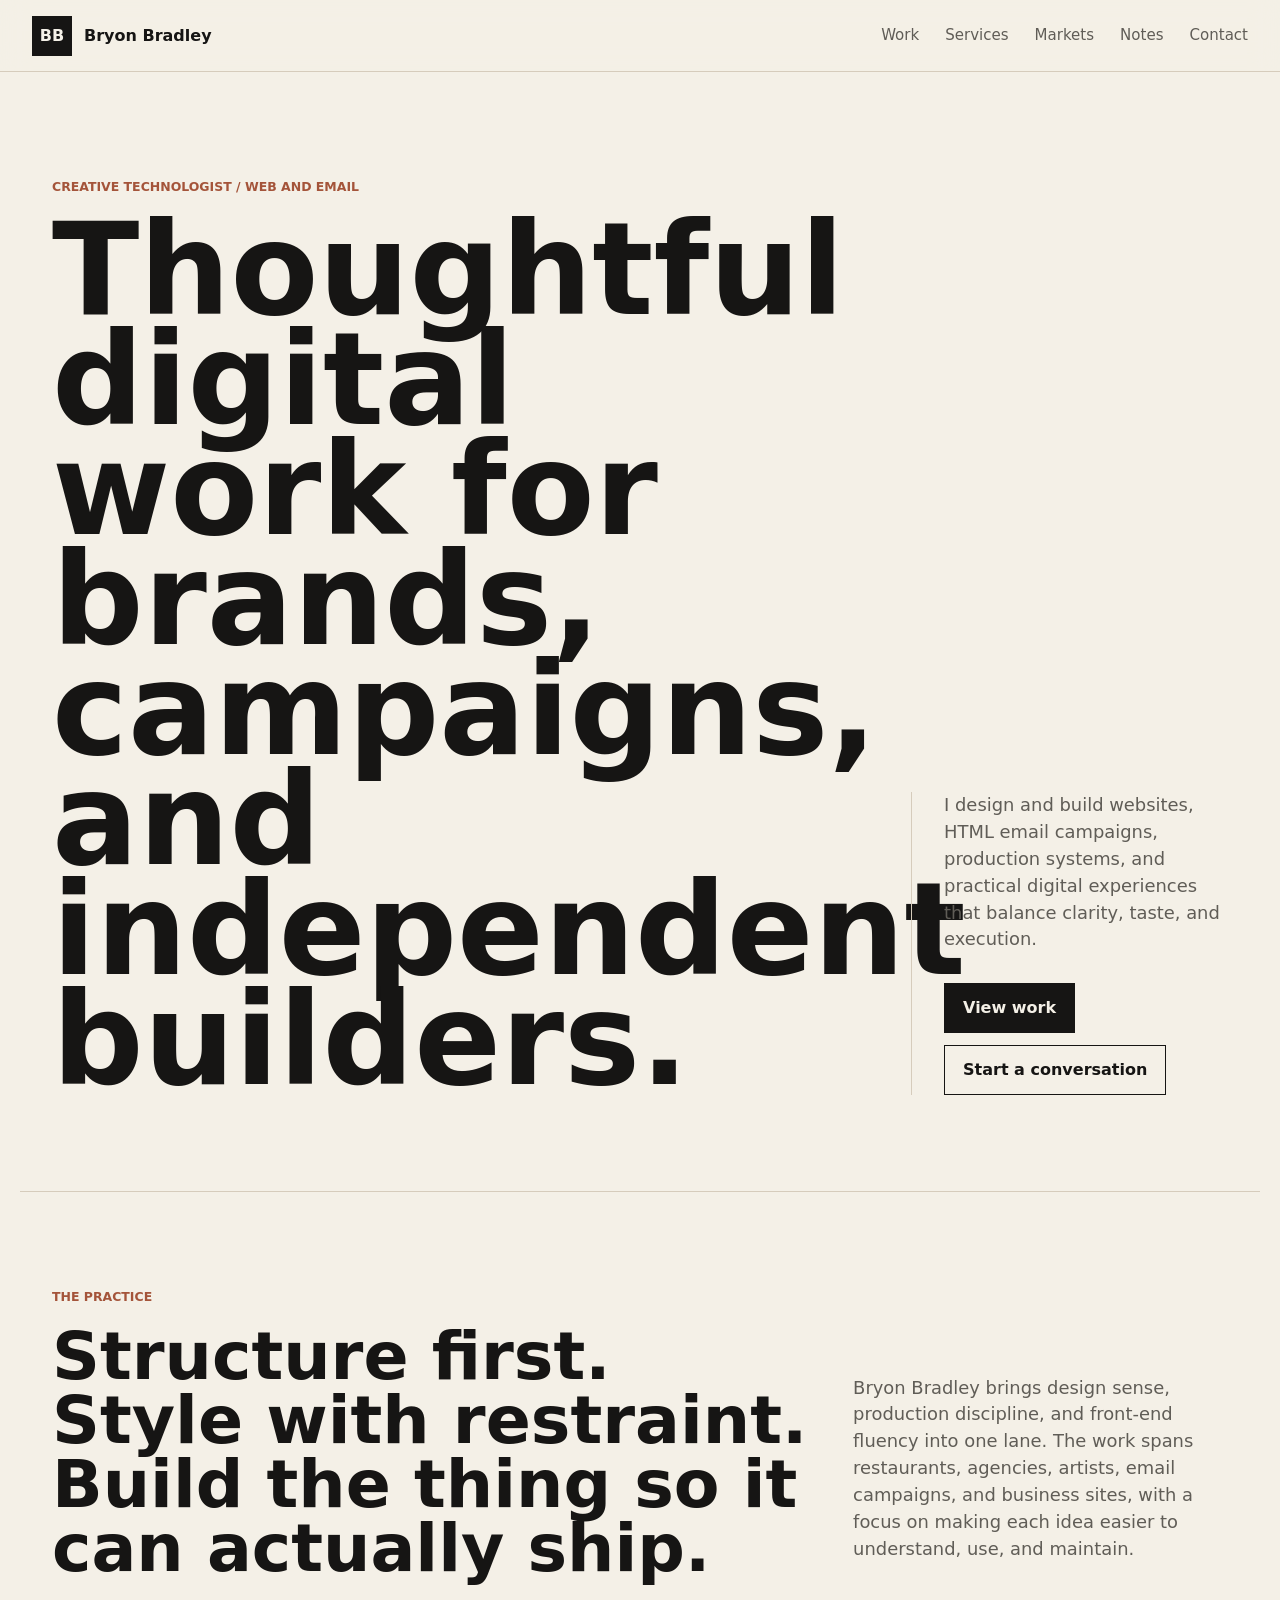
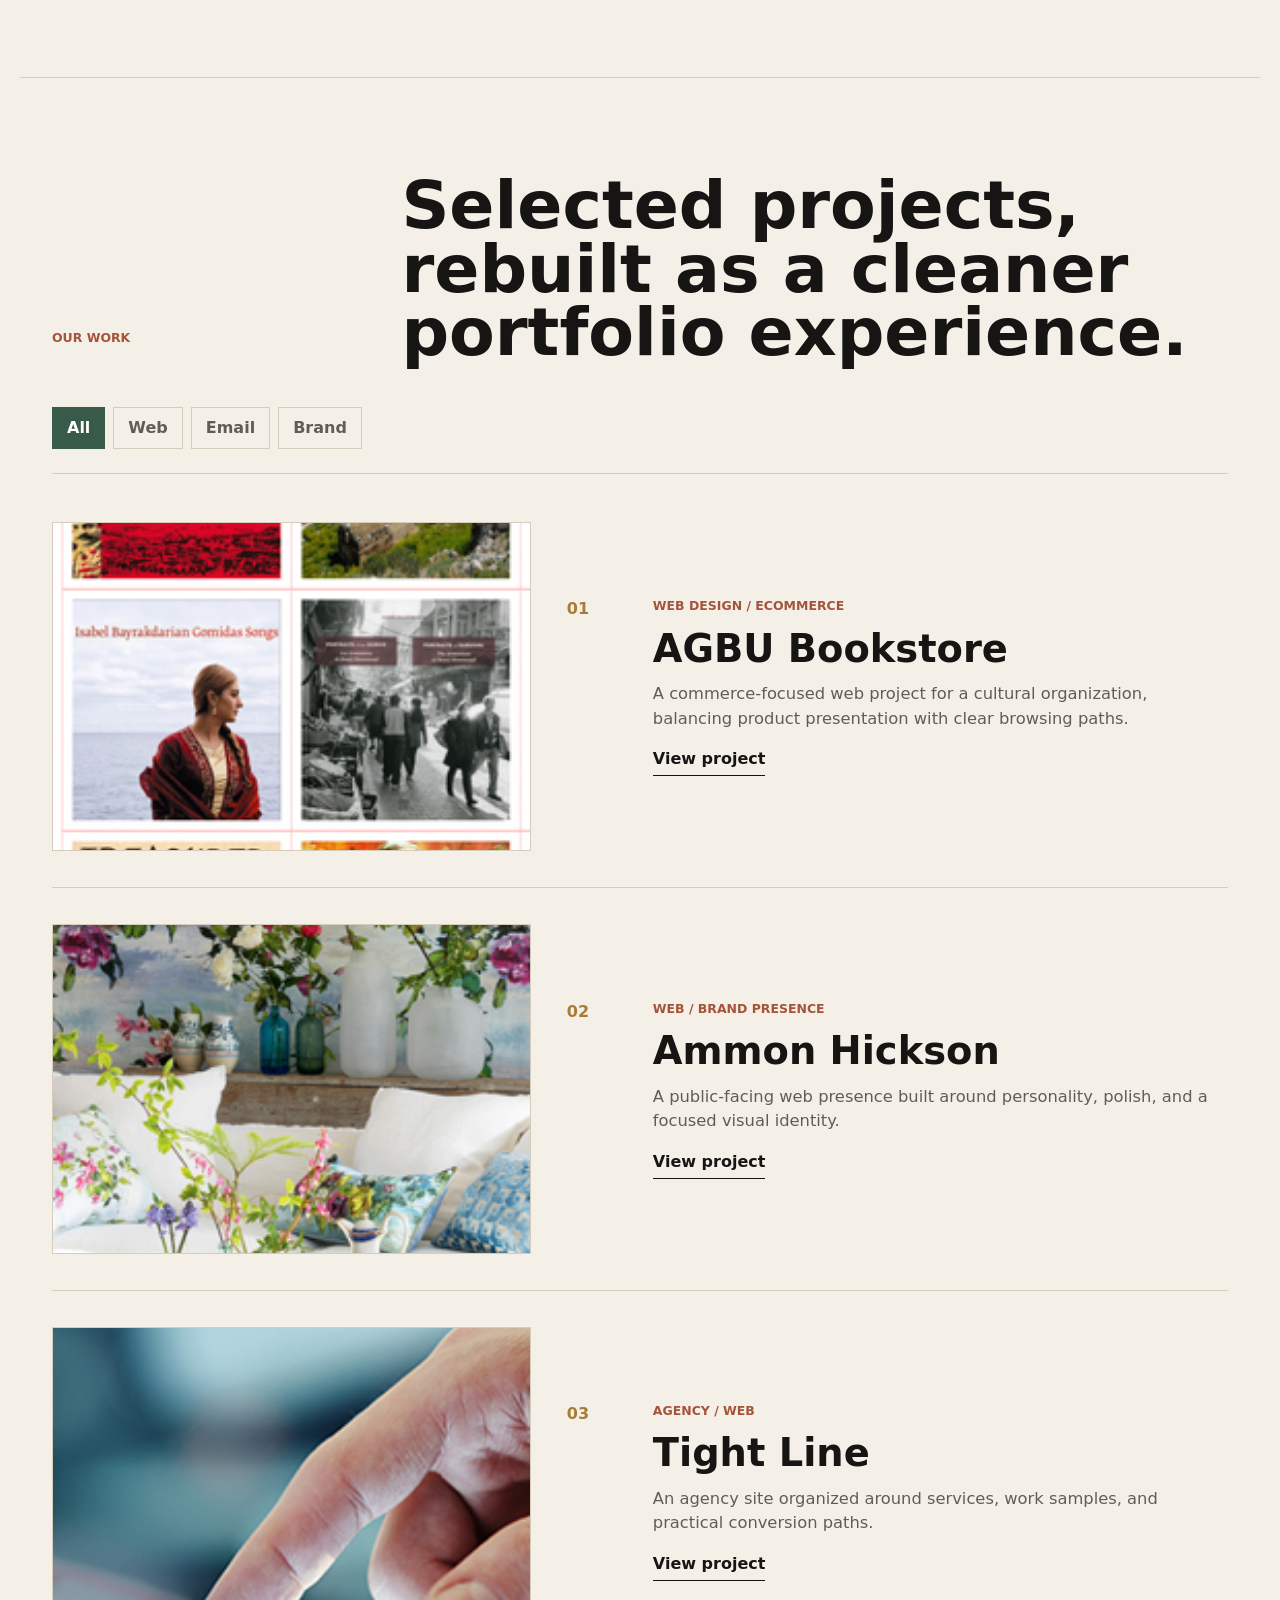
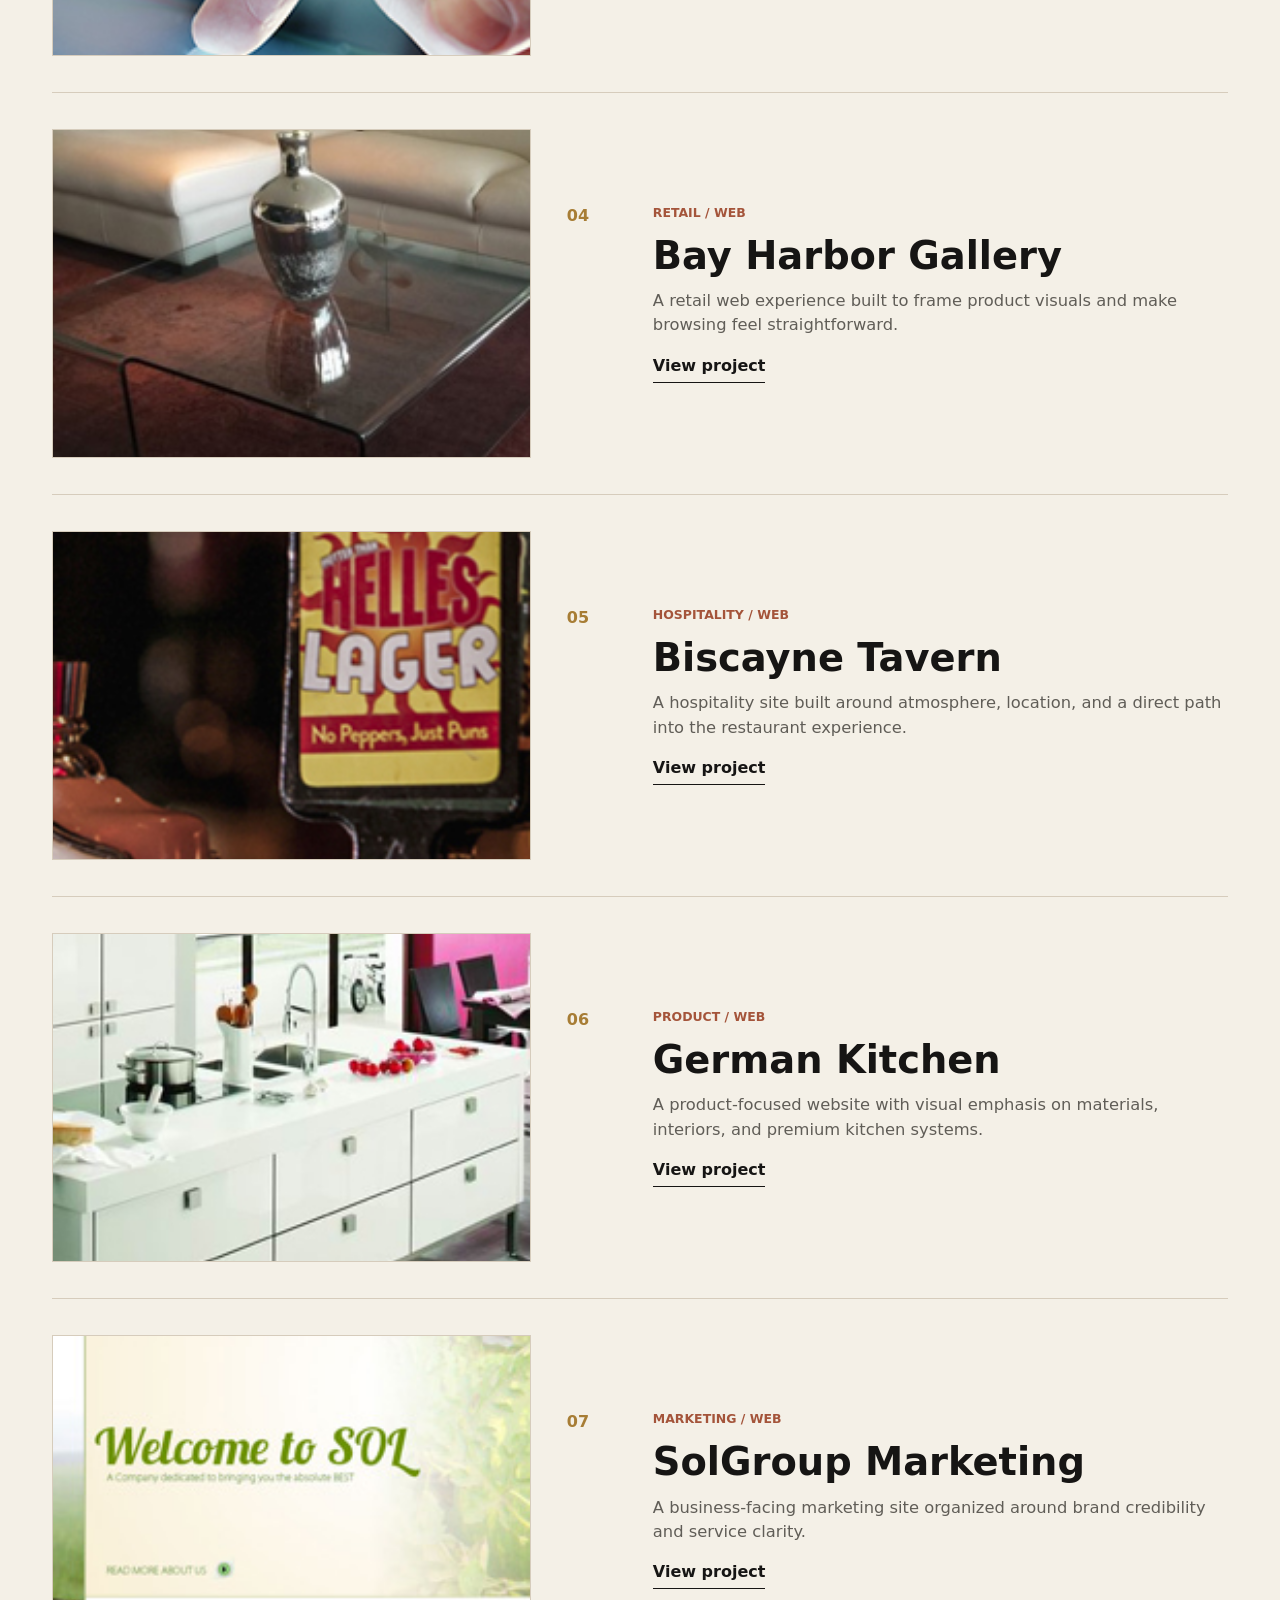
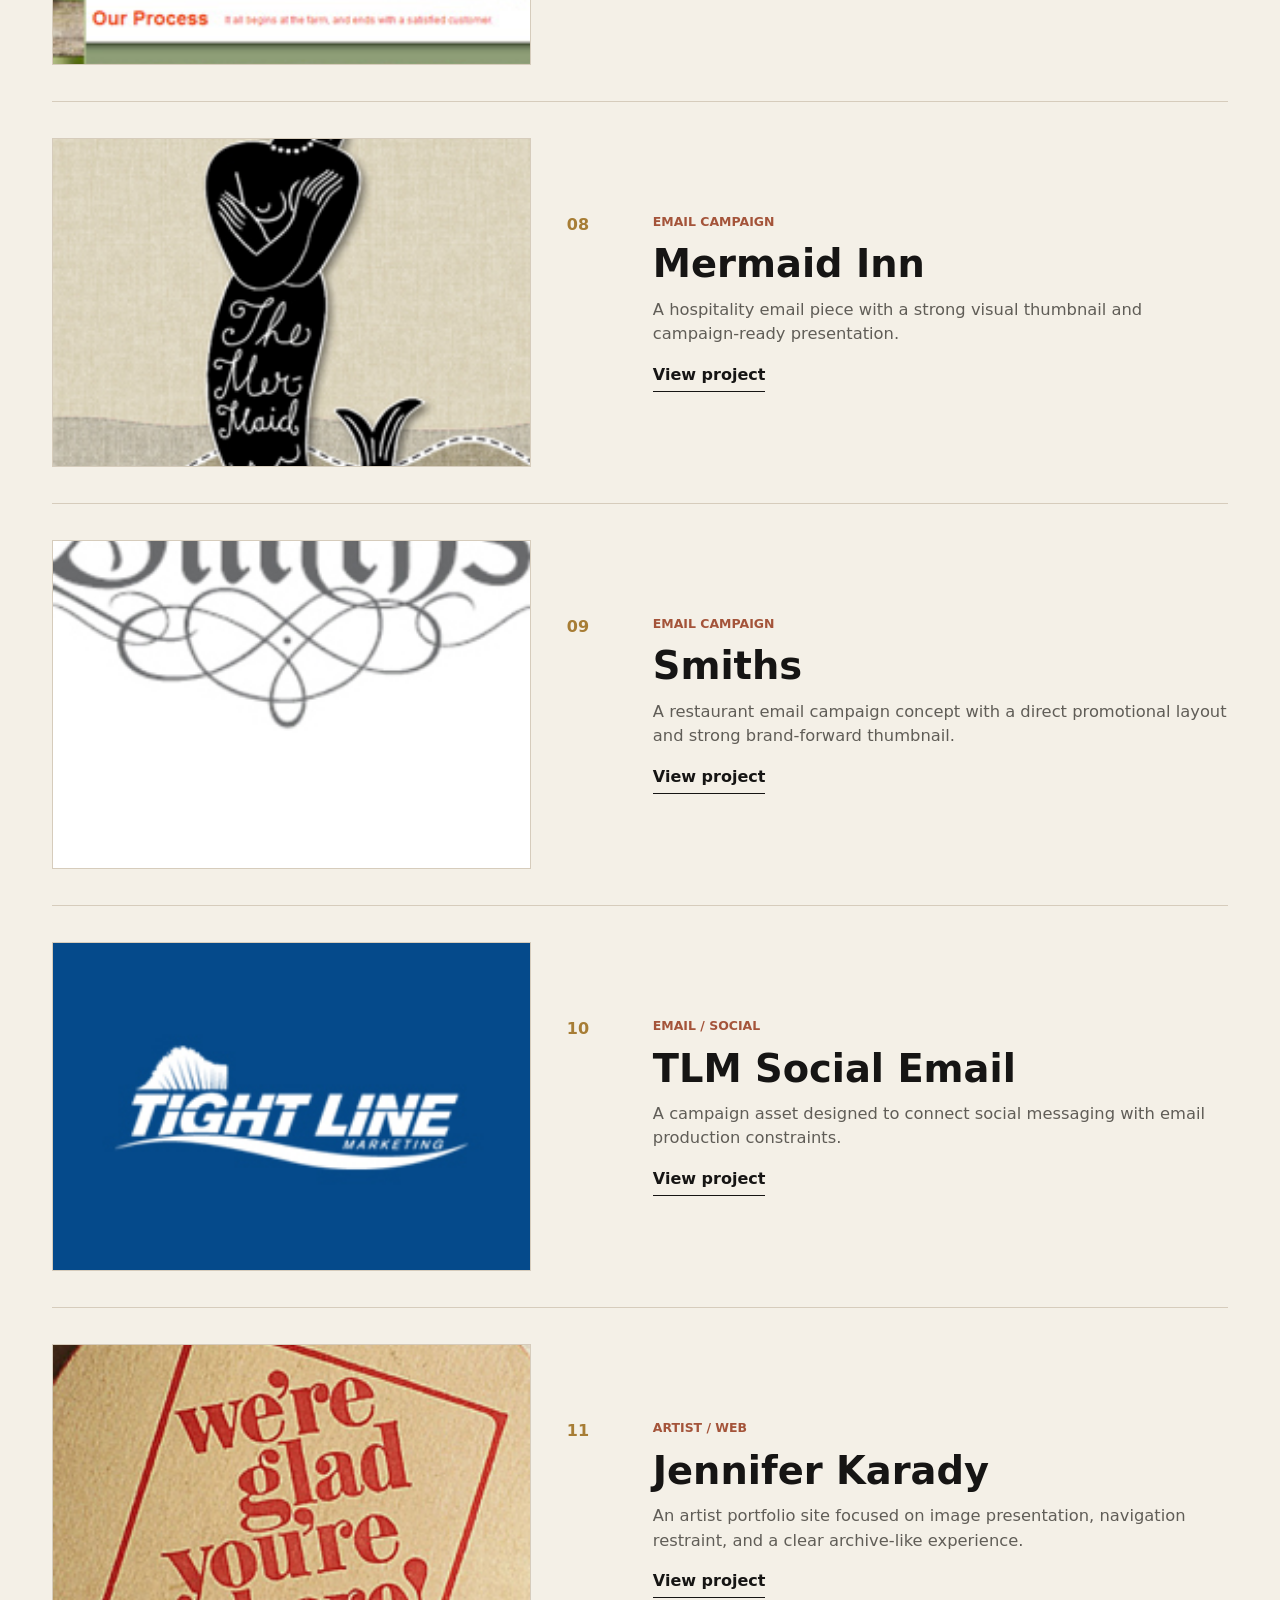
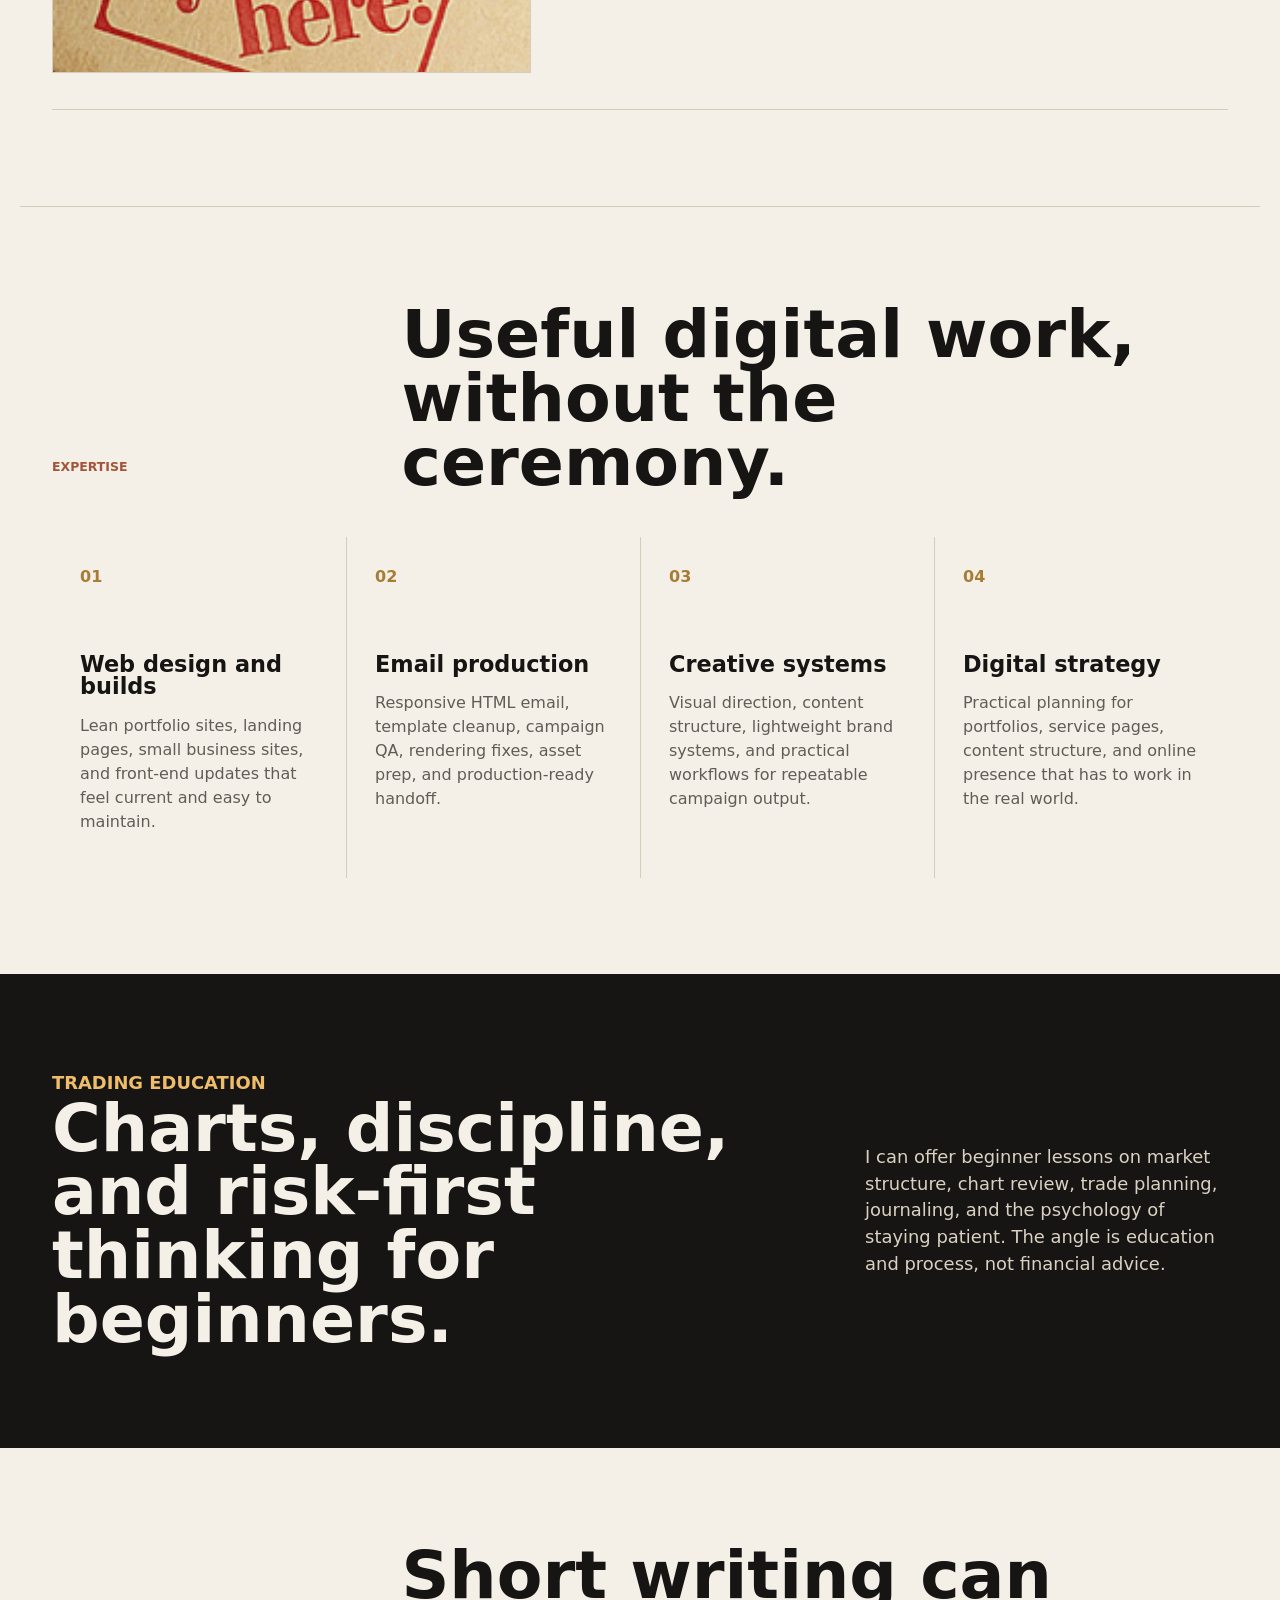
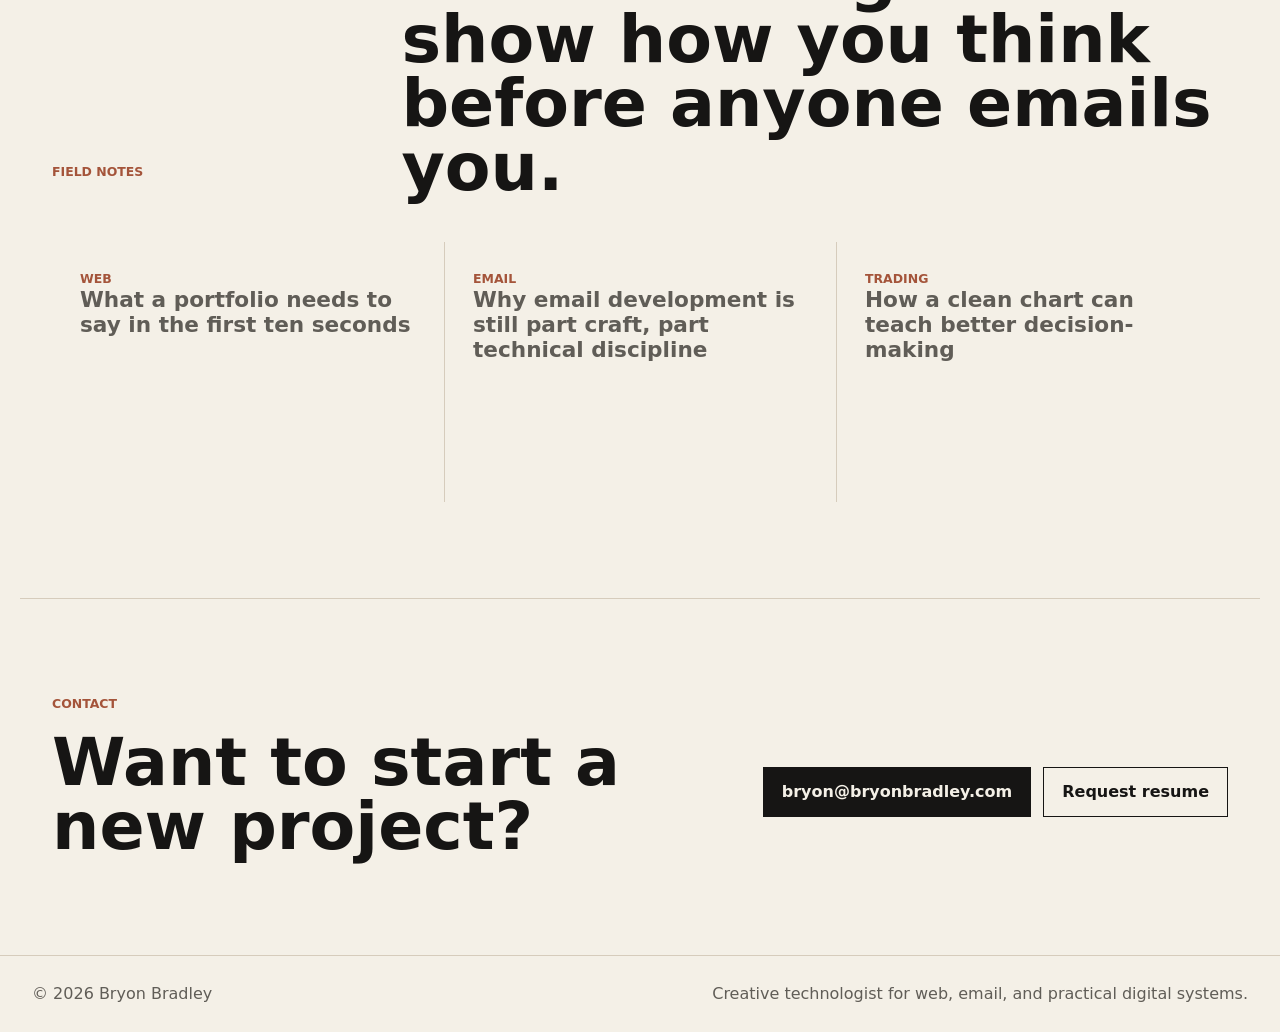
==== commit bb4e657f: "Redesign portfolio and add project modals" ====
--- a/index.html
+++ b/index.html
@@ -13,7 +13,7 @@
       <span class="brand-mark">BB</span>
       <span>Bryon Bradley</span>
     </a>
-    <button class="nav-toggle" type="button" aria-expanded="false" aria-controls="site-nav">
+    <button class="nav-toggle" type="button" aria-expanded="false" aria-controls="site-nav" aria-label="Open navigation">
       <span></span>
       <span></span>
       <span></span>
@@ -31,121 +31,187 @@
     <section class="hero section-wrap">
       <div class="hero-copy">
         <p class="eyebrow">Creative technologist / web and email</p>
-        <h1>Clean digital systems for brands, campaigns, and people with something to prove.</h1>
-        <p class="lede">I design and build websites, HTML email campaigns, campaign assets, and practical digital experiences that balance visual taste with technical execution.</p>
+        <h1>Thoughtful digital work for brands, campaigns, and independent builders.</h1>
+      </div>
+      <div class="hero-brief">
+        <p>I design and build websites, HTML email campaigns, production systems, and practical digital experiences that balance clarity, taste, and execution.</p>
         <div class="hero-actions">
           <a class="button primary" href="#work">View work</a>
           <a class="button secondary" href="#contact">Start a conversation</a>
         </div>
       </div>
-      <aside class="signal-panel" aria-label="Profile highlights">
-        <div>
-          <span class="metric">Web</span>
-          <p>Responsive sites, landing pages, CMS front ends, and campaign microsites.</p>
-        </div>
-        <div>
-          <span class="metric">Email</span>
-          <p>HTML email builds, modular templates, QA, production support, and asset systems.</p>
-        </div>
-        <div>
-          <span class="metric">Markets</span>
-          <p>Chart reading, risk-first thinking, and beginner-friendly trading education.</p>
-        </div>
-      </aside>
-    </section>
-
-    <section class="intro section-wrap">
-      <p>Bryon Bradley brings design sense, production discipline, and front-end fluency into one lane. The work spans restaurants, agencies, artists, email campaigns, and business sites, with a focus on making the thing easier to understand, use, and ship.</p>
-    </section>
-
-    <section id="work" class="section-wrap">
+    </section>
+
+    <section class="agency-note section-wrap">
+      <div>
+        <p class="eyebrow">The practice</p>
+        <h2>Structure first. Style with restraint. Build the thing so it can actually ship.</h2>
+      </div>
+      <p>Bryon Bradley brings design sense, production discipline, and front-end fluency into one lane. The work spans restaurants, agencies, artists, email campaigns, and business sites, with a focus on making each idea easier to understand, use, and maintain.</p>
+    </section>
+
+    <section id="work" class="work-section section-wrap">
       <div class="section-heading">
-        <p class="eyebrow">Selected work</p>
-        <h2>A refreshed edit of older projects, presented with a sharper point of view.</h2>
-      </div>
+        <p class="eyebrow">Our work</p>
+        <h2>Selected projects, rebuilt as a cleaner portfolio experience.</h2>
+      </div>
+
       <div class="filter-bar" aria-label="Portfolio filters">
         <button class="filter active" type="button" data-filter="all">All</button>
         <button class="filter" type="button" data-filter="web">Web</button>
         <button class="filter" type="button" data-filter="email">Email</button>
         <button class="filter" type="button" data-filter="brand">Brand</button>
       </div>
-      <div class="work-grid">
+
+      <div class="work-list">
+        <article class="project-card featured" data-category="web brand">
+          <button class="project-preview" type="button" data-title="AGBU Bookstore" data-type="Web design / ecommerce" data-image="assets/agbu-bookstore.jpg" data-url="http://agbubookstore.org/" data-summary="A commerce-focused web project for a cultural organization, balancing product presentation with clear browsing paths.">
+            <img src="assets/agbu-bookstore.jpg" alt="AGBU Bookstore website thumbnail">
+          </button>
+          <div class="project-details">
+            <span class="project-number">01</span>
+            <p>Web design / ecommerce</p>
+            <h3>AGBU Bookstore</h3>
+            <p class="project-summary">A commerce-focused web project for a cultural organization, balancing product presentation with clear browsing paths.</p>
+            <button class="text-link" type="button" data-open-project>View project</button>
+          </div>
+        </article>
+
         <article class="project-card" data-category="web brand">
-          <img src="assets/ammon-hickson.jpg" alt="Ammon Hickson portfolio thumbnail">
-          <div class="project-copy">
+          <button class="project-preview" type="button" data-title="Ammon Hickson" data-type="Web / brand presence" data-image="assets/ammon-hickson.jpg" data-url="http://ammonhickson.com" data-summary="A public-facing web presence built around personality, polish, and a focused visual identity.">
+            <img src="assets/ammon-hickson.jpg" alt="Ammon Hickson portfolio thumbnail">
+          </button>
+          <div class="project-details">
+            <span class="project-number">02</span>
             <p>Web / brand presence</p>
             <h3>Ammon Hickson</h3>
-          </div>
-        </article>
+            <p class="project-summary">A public-facing web presence built around personality, polish, and a focused visual identity.</p>
+            <button class="text-link" type="button" data-open-project>View project</button>
+          </div>
+        </article>
+
         <article class="project-card" data-category="web">
-          <img src="assets/tight-line.jpg" alt="Tight Line portfolio thumbnail">
-          <div class="project-copy">
+          <button class="project-preview" type="button" data-title="Tight Line" data-type="Agency / web" data-image="assets/tight-line.jpg" data-url="http://www.tightlinemarketing.com/" data-summary="An agency site organized around services, work samples, and practical conversion paths.">
+            <img src="assets/tight-line.jpg" alt="Tight Line portfolio thumbnail">
+          </button>
+          <div class="project-details">
+            <span class="project-number">03</span>
             <p>Agency / web</p>
             <h3>Tight Line</h3>
-          </div>
-        </article>
+            <p class="project-summary">An agency site organized around services, work samples, and practical conversion paths.</p>
+            <button class="text-link" type="button" data-open-project>View project</button>
+          </div>
+        </article>
+
         <article class="project-card" data-category="web">
-          <img src="assets/bay-harbor.jpg" alt="Bay Harbor Gallery portfolio thumbnail">
-          <div class="project-copy">
+          <button class="project-preview" type="button" data-title="Bay Harbor Gallery" data-type="Retail / web" data-image="assets/bay-harbor.jpg" data-url="http://bayharborrugs.com/" data-summary="A retail web experience built to frame product visuals and make browsing feel straightforward.">
+            <img src="assets/bay-harbor.jpg" alt="Bay Harbor Gallery portfolio thumbnail">
+          </button>
+          <div class="project-details">
+            <span class="project-number">04</span>
             <p>Retail / web</p>
             <h3>Bay Harbor Gallery</h3>
-          </div>
-        </article>
+            <p class="project-summary">A retail web experience built to frame product visuals and make browsing feel straightforward.</p>
+            <button class="text-link" type="button" data-open-project>View project</button>
+          </div>
+        </article>
+
         <article class="project-card" data-category="web">
-          <img src="assets/biscayne.jpg" alt="Biscayne Tavern portfolio thumbnail">
-          <div class="project-copy">
+          <button class="project-preview" type="button" data-title="Biscayne Tavern" data-type="Hospitality / web" data-image="assets/biscayne.jpg" data-url="http://biscaynetavern.com/" data-summary="A hospitality site built around atmosphere, location, and a direct path into the restaurant experience.">
+            <img src="assets/biscayne.jpg" alt="Biscayne Tavern portfolio thumbnail">
+          </button>
+          <div class="project-details">
+            <span class="project-number">05</span>
             <p>Hospitality / web</p>
             <h3>Biscayne Tavern</h3>
-          </div>
-        </article>
+            <p class="project-summary">A hospitality site built around atmosphere, location, and a direct path into the restaurant experience.</p>
+            <button class="text-link" type="button" data-open-project>View project</button>
+          </div>
+        </article>
+
         <article class="project-card" data-category="web">
-          <img src="assets/german-kitchen.jpg" alt="German Kitchen portfolio thumbnail">
-          <div class="project-copy">
+          <button class="project-preview" type="button" data-title="German Kitchen" data-type="Product / web" data-image="assets/german-kitchen.jpg" data-url="http://german-kitchen.com" data-summary="A product-focused website with visual emphasis on materials, interiors, and premium kitchen systems.">
+            <img src="assets/german-kitchen.jpg" alt="German Kitchen portfolio thumbnail">
+          </button>
+          <div class="project-details">
+            <span class="project-number">06</span>
             <p>Product / web</p>
             <h3>German Kitchen</h3>
-          </div>
-        </article>
+            <p class="project-summary">A product-focused website with visual emphasis on materials, interiors, and premium kitchen systems.</p>
+            <button class="text-link" type="button" data-open-project>View project</button>
+          </div>
+        </article>
+
         <article class="project-card" data-category="web brand">
-          <img src="assets/sol-marketing.jpg" alt="SolGroup Marketing portfolio thumbnail">
-          <div class="project-copy">
+          <button class="project-preview" type="button" data-title="SolGroup Marketing" data-type="Marketing / web" data-image="assets/sol-marketing.jpg" data-url="http://solgroup-marketing.com/" data-summary="A business-facing marketing site organized around brand credibility and service clarity.">
+            <img src="assets/sol-marketing.jpg" alt="SolGroup Marketing portfolio thumbnail">
+          </button>
+          <div class="project-details">
+            <span class="project-number">07</span>
             <p>Marketing / web</p>
             <h3>SolGroup Marketing</h3>
-          </div>
-        </article>
+            <p class="project-summary">A business-facing marketing site organized around brand credibility and service clarity.</p>
+            <button class="text-link" type="button" data-open-project>View project</button>
+          </div>
+        </article>
+
         <article class="project-card" data-category="email">
-          <img src="assets/mermaid-email.jpg" alt="Mermaid Inn email campaign thumbnail">
-          <div class="project-copy">
+          <button class="project-preview" type="button" data-title="Mermaid Inn" data-type="Email campaign" data-image="assets/mermaid-email.jpg" data-url="https://bryonbradley.com" data-summary="A hospitality email piece with a strong visual thumbnail and campaign-ready presentation.">
+            <img src="assets/mermaid-email.jpg" alt="Mermaid Inn email campaign thumbnail">
+          </button>
+          <div class="project-details">
+            <span class="project-number">08</span>
             <p>Email campaign</p>
             <h3>Mermaid Inn</h3>
-          </div>
-        </article>
+            <p class="project-summary">A hospitality email piece with a strong visual thumbnail and campaign-ready presentation.</p>
+            <button class="text-link" type="button" data-open-project>View project</button>
+          </div>
+        </article>
+
         <article class="project-card" data-category="email">
-          <img src="assets/smiths-email.jpg" alt="Smiths email campaign thumbnail">
-          <div class="project-copy">
+          <button class="project-preview" type="button" data-title="Smiths" data-type="Email campaign" data-image="assets/smiths-email.jpg" data-url="https://bryonbradley.com" data-summary="A restaurant email campaign concept with a direct promotional layout and strong brand-forward thumbnail.">
+            <img src="assets/smiths-email.jpg" alt="Smiths email campaign thumbnail">
+          </button>
+          <div class="project-details">
+            <span class="project-number">09</span>
             <p>Email campaign</p>
             <h3>Smiths</h3>
-          </div>
-        </article>
+            <p class="project-summary">A restaurant email campaign concept with a direct promotional layout and strong brand-forward thumbnail.</p>
+            <button class="text-link" type="button" data-open-project>View project</button>
+          </div>
+        </article>
+
         <article class="project-card" data-category="email brand">
-          <img src="assets/tlm-email.jpg" alt="TLM social media email thumbnail">
-          <div class="project-copy">
+          <button class="project-preview" type="button" data-title="TLM Social Email" data-type="Email / social" data-image="assets/tlm-email.jpg" data-url="https://bryonbradley.com" data-summary="A campaign asset designed to connect social messaging with email production constraints.">
+            <img src="assets/tlm-email.jpg" alt="TLM social media email thumbnail">
+          </button>
+          <div class="project-details">
+            <span class="project-number">10</span>
             <p>Email / social</p>
-            <h3>TLM Social</h3>
-          </div>
-        </article>
+            <h3>TLM Social Email</h3>
+            <p class="project-summary">A campaign asset designed to connect social messaging with email production constraints.</p>
+            <button class="text-link" type="button" data-open-project>View project</button>
+          </div>
+        </article>
+
         <article class="project-card" data-category="web brand">
-          <img src="assets/jennifer-karady.jpg" alt="Jennifer Karady portfolio thumbnail">
-          <div class="project-copy">
+          <button class="project-preview" type="button" data-title="Jennifer Karady" data-type="Artist / web" data-image="assets/jennifer-karady.jpg" data-url="http://jenniferkarady.com" data-summary="An artist portfolio site focused on image presentation, navigation restraint, and a clear archive-like experience.">
+            <img src="assets/jennifer-karady.jpg" alt="Jennifer Karady portfolio thumbnail">
+          </button>
+          <div class="project-details">
+            <span class="project-number">11</span>
             <p>Artist / web</p>
             <h3>Jennifer Karady</h3>
-          </div>
-        </article>
-      </div>
-    </section>
-
-    <section id="services" class="section-wrap split-section">
+            <p class="project-summary">An artist portfolio site focused on image presentation, navigation restraint, and a clear archive-like experience.</p>
+            <button class="text-link" type="button" data-open-project>View project</button>
+          </div>
+        </article>
+      </div>
+    </section>
+
+    <section id="services" class="services section-wrap">
       <div class="section-heading">
-        <p class="eyebrow">Services</p>
+        <p class="eyebrow">Expertise</p>
         <h2>Useful digital work, without the ceremony.</h2>
       </div>
       <div class="service-list">
@@ -162,7 +228,12 @@
         <article>
           <span>03</span>
           <h3>Creative systems</h3>
-          <p>Visual direction, content structure, lightweight brand systems, and practical workflows for teams that need repeatable output.</p>
+          <p>Visual direction, content structure, lightweight brand systems, and practical workflows for repeatable campaign output.</p>
+        </article>
+        <article>
+          <span>04</span>
+          <h3>Digital strategy</h3>
+          <p>Practical planning for portfolios, service pages, content structure, and online presence that has to work in the real world.</p>
         </article>
       </div>
     </section>
@@ -179,8 +250,8 @@
 
     <section id="notes" class="section-wrap">
       <div class="section-heading">
-        <p class="eyebrow">Blog starter</p>
-        <h2>Short notes can show how you think before someone ever emails you.</h2>
+        <p class="eyebrow">Field notes</p>
+        <h2>Short writing can show how you think before anyone emails you.</h2>
       </div>
       <div class="notes-grid">
         <article class="note-card">
@@ -201,7 +272,7 @@
     <section id="contact" class="contact section-wrap">
       <div>
         <p class="eyebrow">Contact</p>
-        <h2>Bring me the messy idea. I will help turn it into something usable.</h2>
+        <h2>Want to start a new project?</h2>
       </div>
       <div class="contact-actions">
         <a class="button primary" href="mailto:bryon@bryonbradley.com">bryon@bryonbradley.com</a>
@@ -209,6 +280,20 @@
       </div>
     </section>
   </main>
+
+  <div class="project-modal" id="project-modal" hidden>
+    <div class="modal-backdrop" data-close-modal></div>
+    <section class="modal-panel" role="dialog" aria-modal="true" aria-labelledby="modal-title">
+      <button class="modal-close" type="button" data-close-modal aria-label="Close project preview">Close</button>
+      <img id="modal-image" src="" alt="">
+      <div class="modal-content">
+        <p class="eyebrow" id="modal-type"></p>
+        <h2 id="modal-title"></h2>
+        <p id="modal-summary"></p>
+        <a class="button primary" id="modal-link" href="https://bryonbradley.com" target="_blank" rel="noreferrer">View website</a>
+      </div>
+    </section>
+  </div>
 
   <footer class="site-footer">
     <p>&copy; 2026 Bryon Bradley</p>
--- a/styles.css
+++ b/styles.css
@@ -1,15 +1,15 @@
 :root {
   color-scheme: light;
-  --ink: #171717;
-  --muted: #62615e;
-  --paper: #f8f6f0;
-  --panel: #ffffff;
-  --line: #ded9ce;
-  --blue: #234b73;
-  --green: #486a4a;
-  --coral: #bb5f43;
-  --gold: #b58b3d;
-  --shadow: 0 18px 48px rgba(23, 23, 23, 0.11);
+  --ink: #161514;
+  --muted: #605d57;
+  --paper: #f4f0e7;
+  --panel: #fffaf0;
+  --line: #d6ccbc;
+  --blue: #1d4e77;
+  --green: #385b49;
+  --clay: #a4543a;
+  --gold: #a77d35;
+  --shadow: 0 22px 70px rgba(22, 21, 20, 0.14);
 }
 
 * {
@@ -28,18 +28,27 @@
   line-height: 1.5;
 }
 
+body.modal-open {
+  overflow: hidden;
+}
+
 img {
   display: block;
   max-width: 100%;
 }
 
-a {
+a,
+button {
   color: inherit;
+}
+
+button {
+  font: inherit;
 }
 
 .site-header {
   align-items: center;
-  background: rgba(248, 246, 240, 0.92);
+  background: rgba(244, 240, 231, 0.92);
   border-bottom: 1px solid var(--line);
   display: flex;
   justify-content: space-between;
@@ -54,7 +63,7 @@
 .brand {
   align-items: center;
   display: inline-flex;
-  font-weight: 700;
+  font-weight: 800;
   gap: 12px;
   text-decoration: none;
 }
@@ -73,8 +82,8 @@
 .site-nav {
   align-items: center;
   display: flex;
-  gap: 24px;
-  font-size: 0.92rem;
+  gap: 26px;
+  font-size: 0.94rem;
 }
 
 .site-nav a {
@@ -105,27 +114,32 @@
 
 .section-wrap {
   margin: 0 auto;
-  max-width: 1180px;
-  padding: 92px 32px;
+  max-width: 1240px;
+  padding: 96px 32px;
 }
 
 .hero {
-  align-items: stretch;
-  display: grid;
-  gap: 48px;
-  grid-template-columns: minmax(0, 1.2fr) minmax(320px, 0.8fr);
+  display: grid;
+  gap: 44px;
+  grid-template-columns: minmax(0, 0.72fr) minmax(300px, 0.28fr);
   min-height: calc(100vh - 72px);
+  padding-top: 106px;
 }
 
 .hero-copy {
-  align-self: center;
-  max-width: 790px;
+  align-self: end;
+}
+
+.hero-brief {
+  align-self: end;
+  border-left: 1px solid var(--line);
+  padding-left: 32px;
 }
 
 .eyebrow {
-  color: var(--coral);
+  color: var(--clay);
   font-size: 0.78rem;
-  font-weight: 800;
+  font-weight: 850;
   letter-spacing: 0;
   margin: 0 0 18px;
   text-transform: uppercase;
@@ -139,29 +153,32 @@
 }
 
 h1 {
-  font-size: clamp(3rem, 9vw, 6.9rem);
+  font-size: clamp(4rem, 10vw, 9.8rem);
   letter-spacing: 0;
-  line-height: 0.91;
-  margin-bottom: 28px;
-  max-width: 920px;
+  line-height: 0.86;
+  margin-bottom: 0;
+  max-width: 1040px;
 }
 
 h2 {
-  font-size: clamp(2.1rem, 5vw, 4.4rem);
+  font-size: clamp(2.2rem, 5.2vw, 5.2rem);
+  letter-spacing: 0;
+  line-height: 0.96;
+  margin-bottom: 0;
+}
+
+h3 {
+  font-size: clamp(1.45rem, 3vw, 2.4rem);
   letter-spacing: 0;
   line-height: 1;
   margin-bottom: 0;
 }
 
-h3 {
-  font-size: 1.15rem;
-  letter-spacing: 0;
-}
-
-.lede {
+.hero-brief p,
+.agency-note > p,
+.markets p {
   color: var(--muted);
-  font-size: 1.25rem;
-  max-width: 660px;
+  font-size: 1.12rem;
 }
 
 .hero-actions,
@@ -169,14 +186,14 @@
   display: flex;
   flex-wrap: wrap;
   gap: 12px;
-  margin-top: 34px;
+  margin-top: 30px;
 }
 
 .button {
   align-items: center;
   border: 1px solid var(--ink);
   display: inline-flex;
-  font-weight: 800;
+  font-weight: 850;
   min-height: 48px;
   padding: 12px 18px;
   text-decoration: none;
@@ -191,63 +208,21 @@
   background: transparent;
 }
 
-.button:hover {
-  transform: translateY(-1px);
-}
-
-.signal-panel {
-  align-self: end;
-  background: var(--panel);
-  border: 1px solid var(--line);
-  box-shadow: var(--shadow);
-  display: grid;
-  min-height: 520px;
-}
-
-.signal-panel div {
-  border-bottom: 1px solid var(--line);
-  padding: 34px;
-}
-
-.signal-panel div:last-child {
-  border-bottom: 0;
-}
-
-.metric {
-  color: var(--blue);
-  display: block;
-  font-size: 2.3rem;
-  font-weight: 900;
-  line-height: 1;
-  margin-bottom: 18px;
-}
-
-.signal-panel p,
-.intro p,
-.markets p {
-  color: var(--muted);
-  font-size: 1.1rem;
-}
-
-.intro {
+.agency-note {
+  align-items: end;
   border-bottom: 1px solid var(--line);
   border-top: 1px solid var(--line);
-  padding-bottom: 60px;
-  padding-top: 60px;
-}
-
-.intro p {
-  font-size: clamp(1.45rem, 3vw, 2.2rem);
-  line-height: 1.25;
-  max-width: 1000px;
+  display: grid;
+  gap: 40px;
+  grid-template-columns: minmax(0, 0.67fr) minmax(300px, 0.33fr);
 }
 
 .section-heading {
   align-items: end;
   display: grid;
-  gap: 24px;
-  grid-template-columns: minmax(220px, 0.34fr) minmax(0, 0.66fr);
-  margin-bottom: 34px;
+  gap: 28px;
+  grid-template-columns: minmax(200px, 0.28fr) minmax(0, 0.72fr);
+  margin-bottom: 42px;
 }
 
 .filter-bar {
@@ -262,7 +237,6 @@
   border: 1px solid var(--line);
   color: var(--muted);
   cursor: pointer;
-  font: inherit;
   font-weight: 800;
   min-height: 40px;
   padding: 8px 14px;
@@ -275,82 +249,127 @@
   color: #fff;
 }
 
-.work-grid {
-  display: grid;
-  gap: 16px;
-  grid-template-columns: repeat(5, minmax(0, 1fr));
+.work-list {
+  border-top: 1px solid var(--line);
 }
 
 .project-card {
-  background: var(--panel);
-  border: 1px solid var(--line);
-  min-width: 0;
-  overflow: hidden;
+  align-items: stretch;
+  border-bottom: 1px solid var(--line);
+  display: grid;
+  gap: 36px;
+  grid-template-columns: minmax(280px, 0.42fr) minmax(0, 0.58fr);
+  padding: 36px 0;
 }
 
 .project-card[hidden] {
   display: none;
 }
 
-.project-card img {
-  aspect-ratio: 231 / 325;
+.project-card.featured {
+  padding-top: 48px;
+}
+
+.project-preview {
+  background: transparent;
+  border: 0;
+  cursor: pointer;
+  min-width: 0;
+  padding: 0;
+  text-align: left;
+}
+
+.project-preview img {
+  aspect-ratio: 16 / 11;
+  border: 1px solid var(--line);
   object-fit: cover;
   width: 100%;
 }
 
-.project-copy {
-  padding: 16px;
-}
-
-.project-copy p,
+.project-preview:hover img {
+  filter: saturate(1.08) contrast(1.03);
+}
+
+.project-details {
+  align-content: center;
+  display: grid;
+  gap: 14px;
+  grid-template-columns: 72px minmax(0, 1fr);
+}
+
+.project-details > *:not(.project-number) {
+  grid-column: 2;
+}
+
+.project-number {
+  color: var(--gold);
+  font-weight: 900;
+  grid-row: 1 / span 4;
+}
+
+.project-details > p:first-of-type,
 .note-card p {
-  color: var(--coral);
+  color: var(--clay);
   font-size: 0.78rem;
-  font-weight: 800;
+  font-weight: 850;
   letter-spacing: 0;
-  margin-bottom: 8px;
+  margin-bottom: 0;
   text-transform: uppercase;
 }
 
-.project-copy h3,
-.note-card h3,
-.service-list h3 {
-  margin-bottom: 0;
-}
-
-.split-section {
-  display: grid;
-  gap: 46px;
-  grid-template-columns: minmax(0, 0.85fr) minmax(320px, 1fr);
-}
-
-.split-section .section-heading {
-  display: block;
-  margin-bottom: 0;
+.project-summary {
+  color: var(--muted);
+  font-size: 1.02rem;
+  margin-bottom: 2px;
+  max-width: 640px;
+}
+
+.text-link {
+  background: transparent;
+  border: 0;
+  border-bottom: 1px solid var(--ink);
+  cursor: pointer;
+  font-weight: 850;
+  justify-self: start;
+  padding: 0 0 4px;
+}
+
+.services {
+  border-top: 1px solid var(--line);
 }
 
 .service-list {
   display: grid;
-  gap: 14px;
+  grid-template-columns: repeat(4, minmax(0, 1fr));
 }
 
 .service-list article,
 .note-card {
-  background: var(--panel);
-  border: 1px solid var(--line);
-  padding: 24px;
+  border-left: 1px solid var(--line);
+  min-height: 260px;
+  padding: 28px;
+}
+
+.service-list article:first-child,
+.note-card:first-child {
+  border-left: 0;
 }
 
 .service-list span {
   color: var(--gold);
   display: block;
   font-weight: 900;
-  margin-bottom: 22px;
-}
-
-.service-list p {
+  margin-bottom: 64px;
+}
+
+.service-list h3 {
+  font-size: 1.4rem;
+  margin-bottom: 16px;
+}
+
+.service-list p,
+.note-card h3 {
   color: var(--muted);
-  margin-bottom: 0;
 }
 
 .markets {
@@ -359,36 +378,109 @@
 }
 
 .markets .eyebrow {
-  color: #f2bb6b;
+  color: #efbd69;
 }
 
 .markets-inner {
   align-items: center;
   display: grid;
-  gap: 36px;
-  grid-template-columns: minmax(0, 0.7fr) minmax(300px, 0.3fr);
+  gap: 42px;
+  grid-template-columns: minmax(0, 0.68fr) minmax(300px, 0.32fr);
 }
 
 .markets p {
-  color: #d9d3c9;
+  color: #d9d1c2;
   margin-bottom: 0;
 }
 
 .notes-grid {
   display: grid;
-  gap: 16px;
   grid-template-columns: repeat(3, minmax(0, 1fr));
 }
 
 .note-card {
-  min-height: 210px;
+  background: transparent;
+}
+
+.note-card h3 {
+  font-size: 1.35rem;
+  line-height: 1.15;
 }
 
 .contact {
   align-items: center;
+  border-top: 1px solid var(--line);
   display: grid;
   gap: 34px;
   grid-template-columns: minmax(0, 1fr) auto;
+}
+
+.project-modal[hidden] {
+  display: none;
+}
+
+.project-modal {
+  inset: 0;
+  position: fixed;
+  z-index: 100;
+}
+
+.modal-backdrop {
+  background: rgba(22, 21, 20, 0.72);
+  inset: 0;
+  position: absolute;
+}
+
+.modal-panel {
+  background: var(--panel);
+  box-shadow: var(--shadow);
+  display: grid;
+  grid-template-columns: minmax(280px, 0.58fr) minmax(280px, 0.42fr);
+  left: 50%;
+  max-height: calc(100vh - 48px);
+  max-width: 1120px;
+  overflow: auto;
+  position: absolute;
+  top: 50%;
+  transform: translate(-50%, -50%);
+  width: calc(100vw - 48px);
+}
+
+.modal-panel img {
+  height: 100%;
+  min-height: 460px;
+  object-fit: cover;
+  width: 100%;
+}
+
+.modal-content {
+  align-content: center;
+  display: grid;
+  padding: 44px;
+}
+
+.modal-content h2 {
+  font-size: clamp(2.4rem, 5vw, 4.2rem);
+  margin-bottom: 24px;
+}
+
+.modal-content p:not(.eyebrow) {
+  color: var(--muted);
+  margin-bottom: 28px;
+}
+
+.modal-close {
+  background: var(--ink);
+  border: 1px solid var(--ink);
+  color: var(--paper);
+  cursor: pointer;
+  font-weight: 850;
+  min-height: 42px;
+  padding: 8px 14px;
+  position: absolute;
+  right: 16px;
+  top: 16px;
+  z-index: 2;
 }
 
 .site-footer {
@@ -406,8 +498,8 @@
 
 @media (max-width: 1000px) {
   .hero,
+  .agency-note,
   .section-heading,
-  .split-section,
   .markets-inner,
   .contact {
     grid-template-columns: 1fr;
@@ -415,15 +507,37 @@
 
   .hero {
     min-height: auto;
-    padding-top: 78px;
-  }
-
-  .signal-panel {
-    min-height: auto;
-  }
-
-  .work-grid {
-    grid-template-columns: repeat(3, minmax(0, 1fr));
+    padding-top: 76px;
+  }
+
+  .hero-brief {
+    border-left: 0;
+    border-top: 1px solid var(--line);
+    padding-left: 0;
+    padding-top: 28px;
+  }
+
+  .project-card {
+    grid-template-columns: 1fr;
+  }
+
+  .service-list,
+  .notes-grid {
+    grid-template-columns: repeat(2, minmax(0, 1fr));
+  }
+
+  .service-list article:nth-child(odd),
+  .note-card:nth-child(odd) {
+    border-left: 0;
+  }
+
+  .modal-panel {
+    grid-template-columns: 1fr;
+  }
+
+  .modal-panel img {
+    max-height: 440px;
+    min-height: 0;
   }
 }
 
@@ -464,16 +578,39 @@
   }
 
   h1 {
-    font-size: clamp(2.7rem, 16vw, 4.7rem);
-  }
-
-  .lede {
-    font-size: 1.08rem;
-  }
-
-  .work-grid,
+    font-size: clamp(3.35rem, 18vw, 5.4rem);
+  }
+
+  h2 {
+    font-size: clamp(2.3rem, 12vw, 3.5rem);
+  }
+
+  .project-details {
+    grid-template-columns: 1fr;
+  }
+
+  .project-details > *:not(.project-number),
+  .project-number {
+    grid-column: 1;
+  }
+
+  .project-number {
+    grid-row: auto;
+  }
+
+  .service-list,
   .notes-grid {
     grid-template-columns: 1fr;
+  }
+
+  .service-list article,
+  .note-card {
+    border-left: 0;
+    border-top: 1px solid var(--line);
+  }
+
+  .service-list span {
+    margin-bottom: 36px;
   }
 
   .hero-actions,
@@ -486,10 +623,13 @@
     justify-content: center;
     width: 100%;
   }
-}
-
-@media (min-width: 721px) and (max-width: 1000px) {
-  .notes-grid {
-    grid-template-columns: repeat(2, minmax(0, 1fr));
-  }
-}
+
+  .modal-panel {
+    max-height: calc(100vh - 24px);
+    width: calc(100vw - 24px);
+  }
+
+  .modal-content {
+    padding: 28px;
+  }
+}
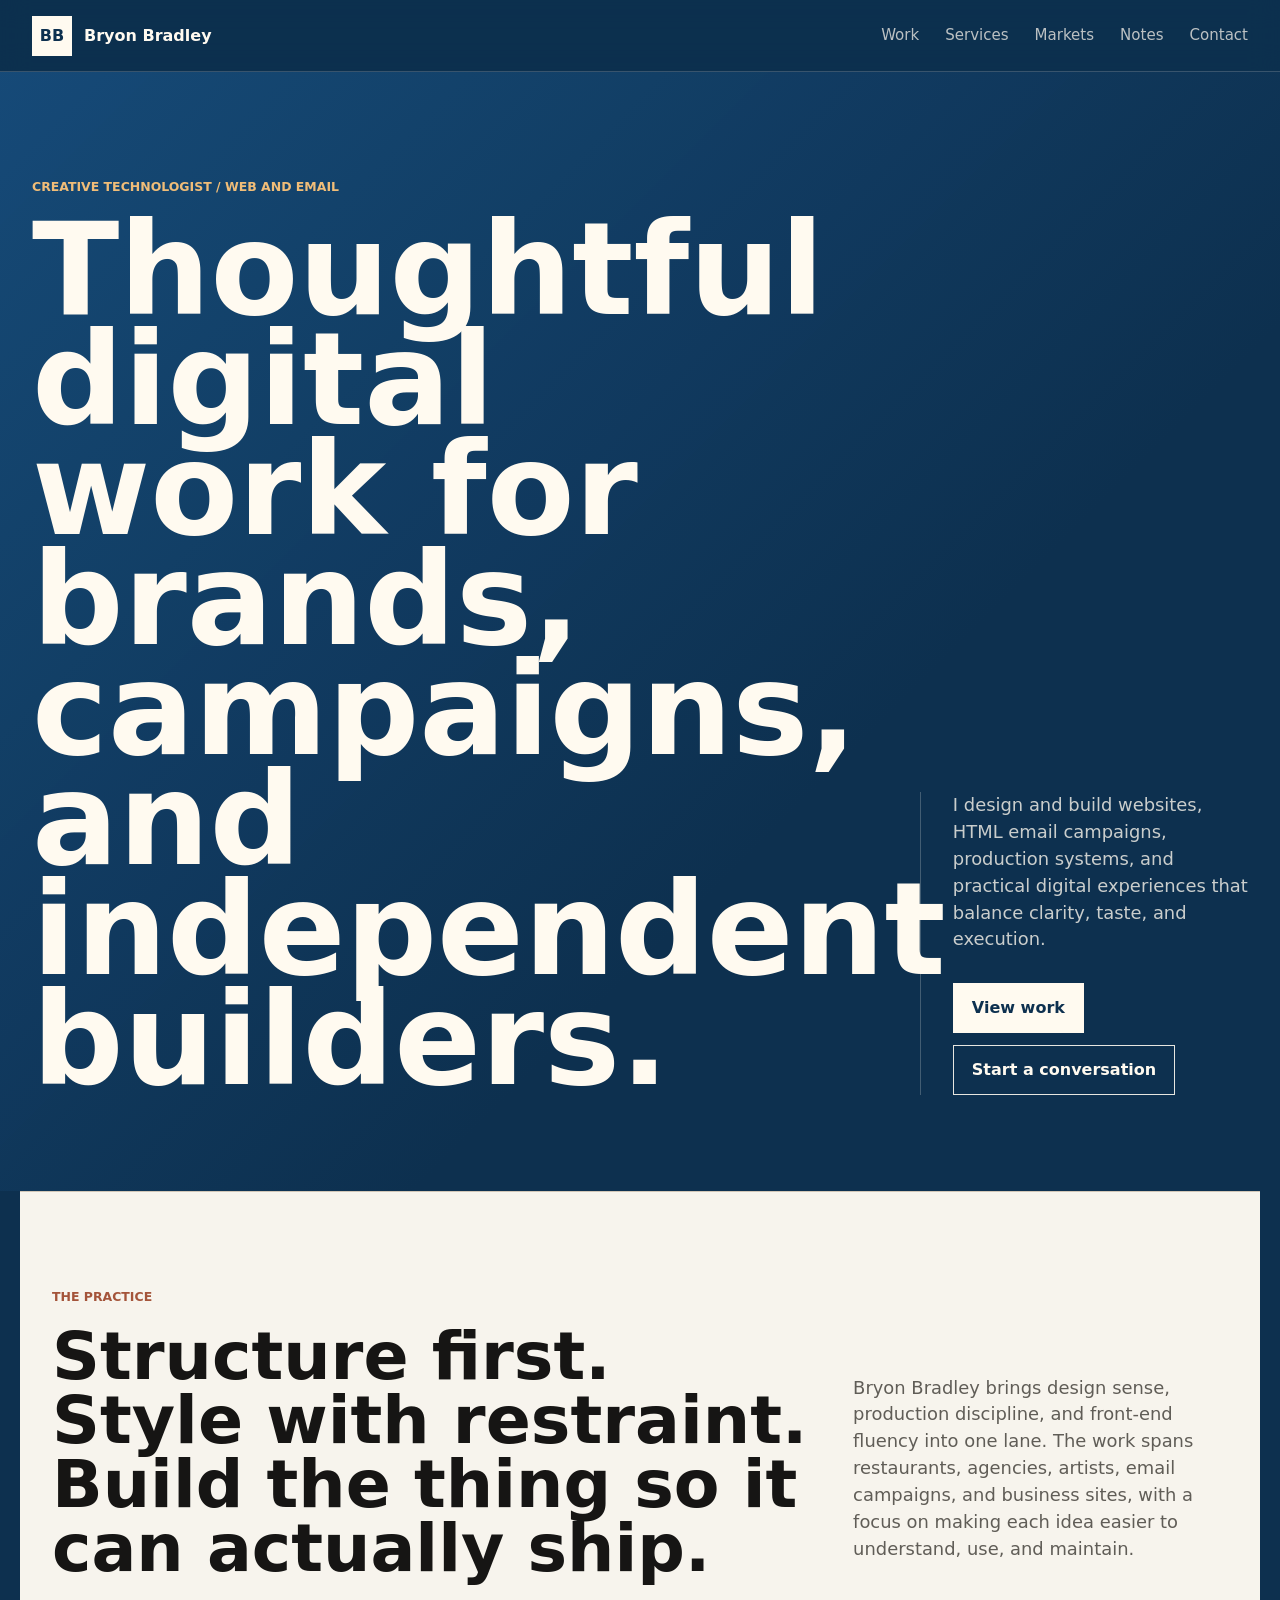
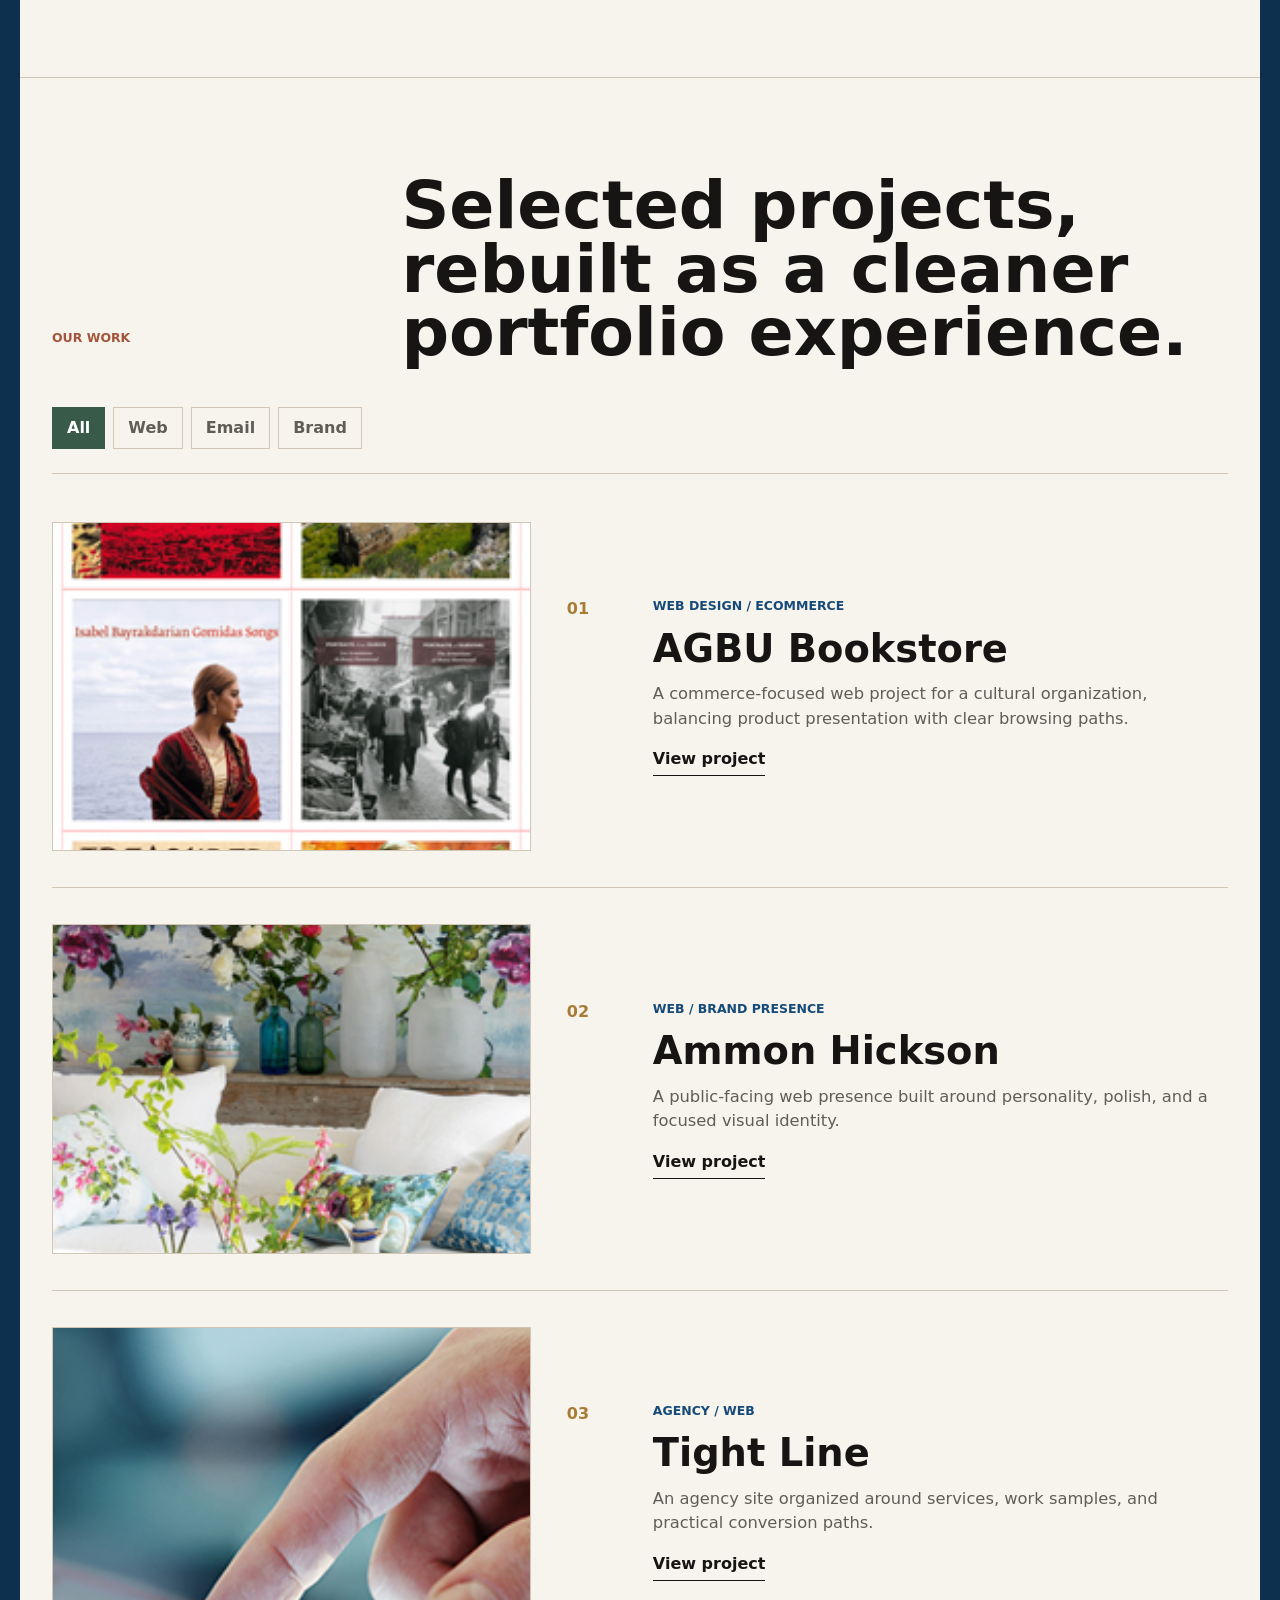
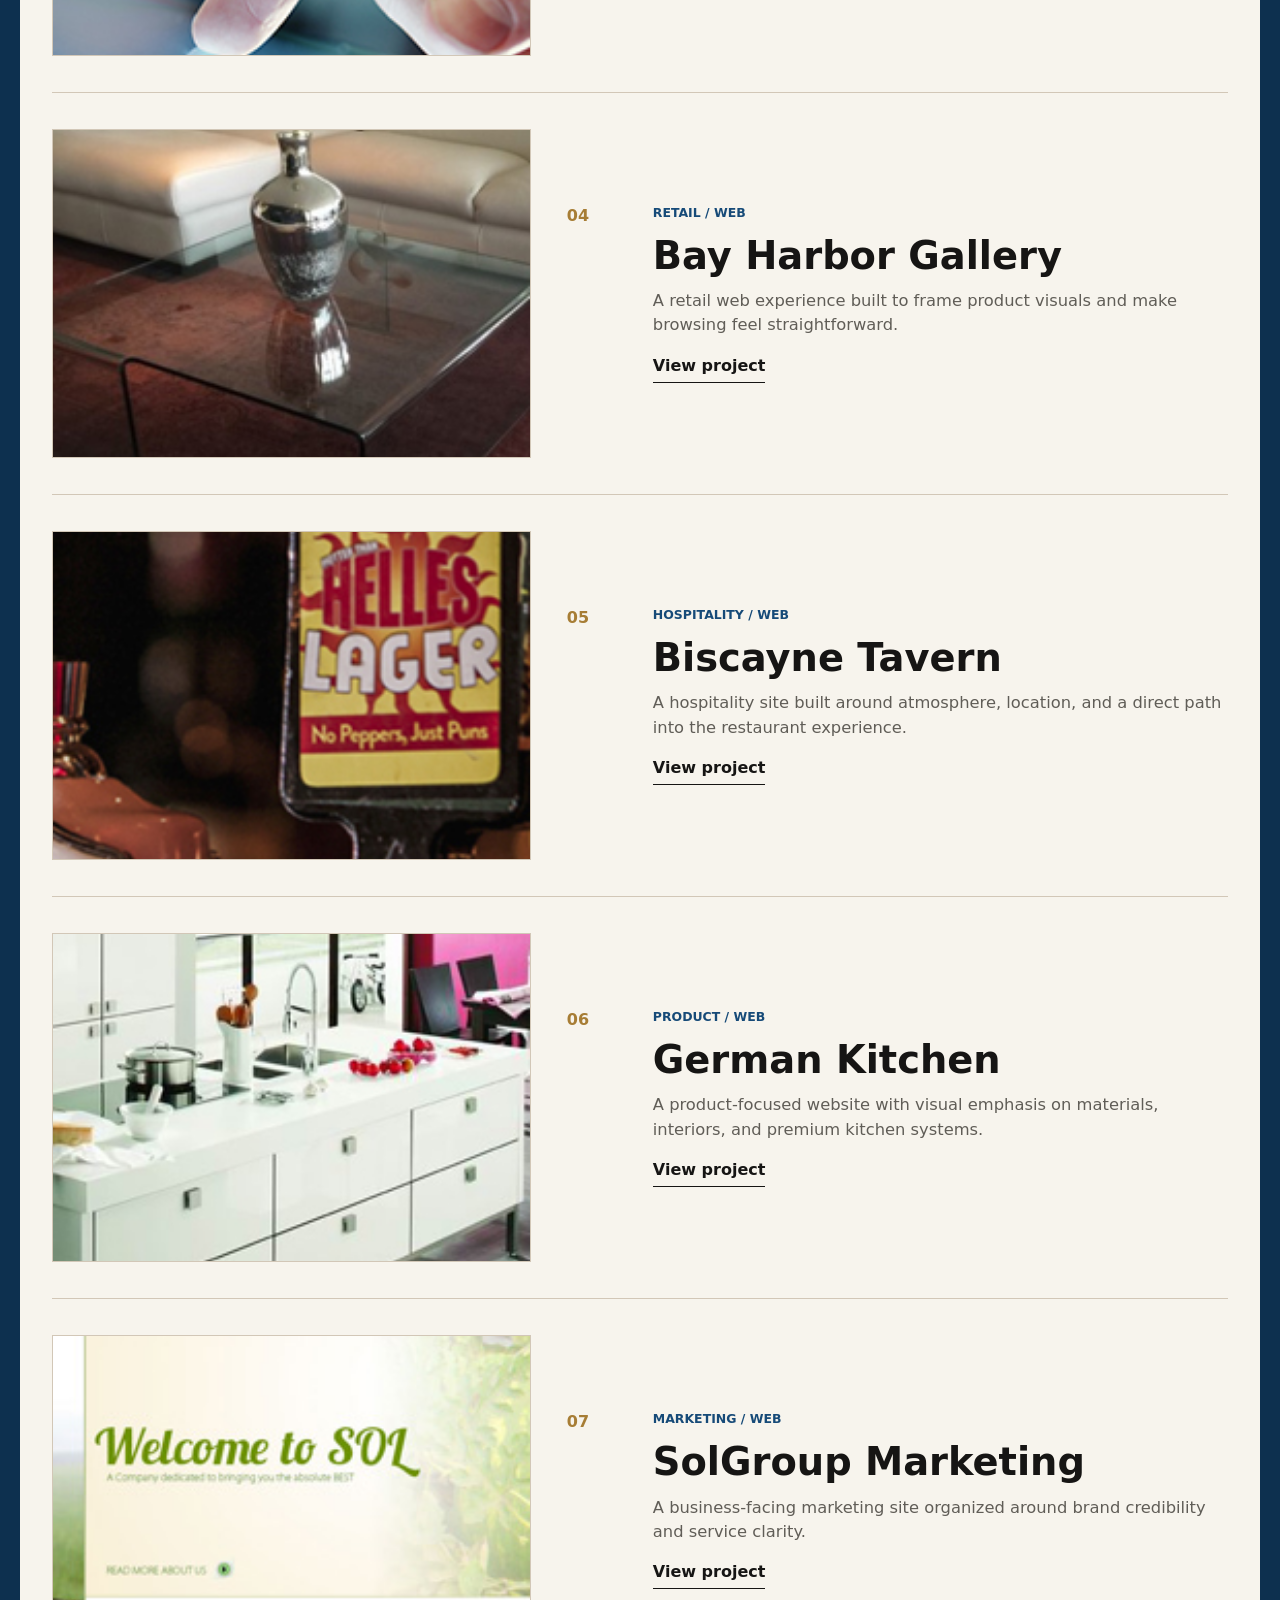
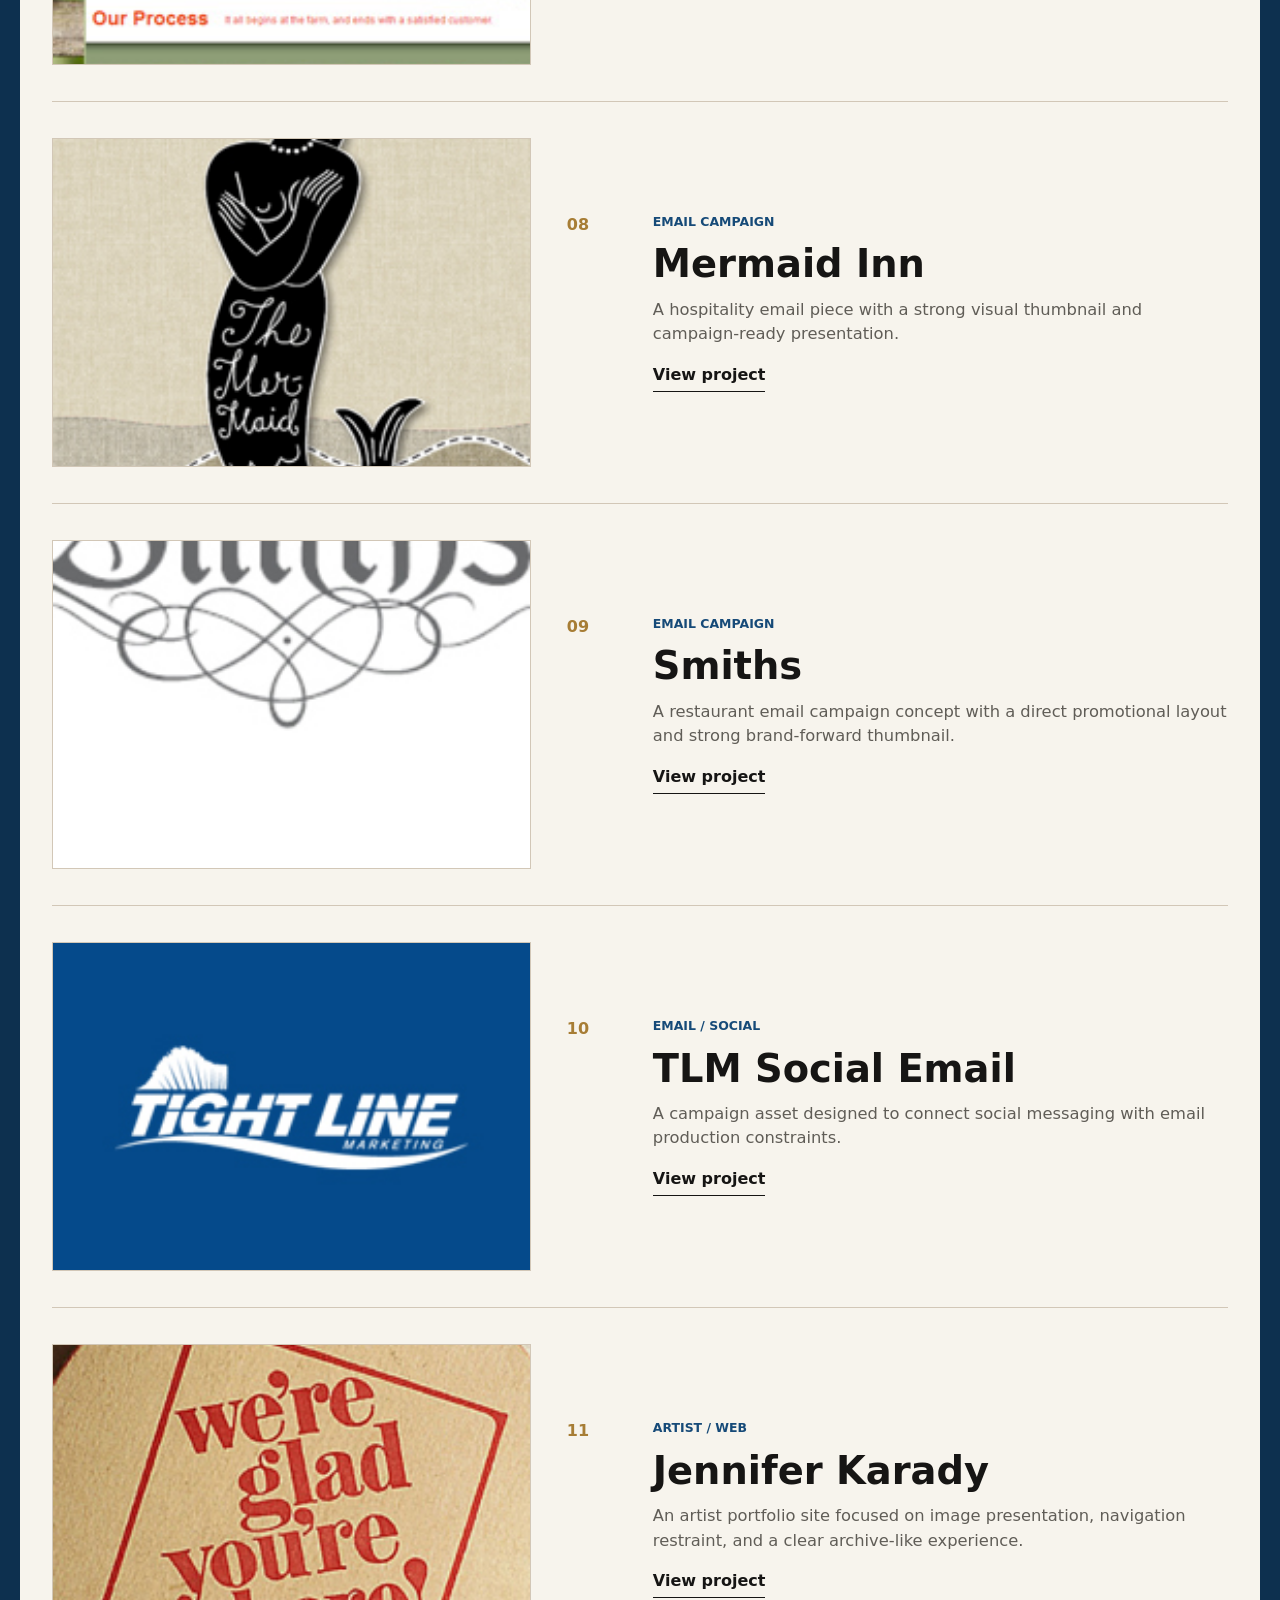
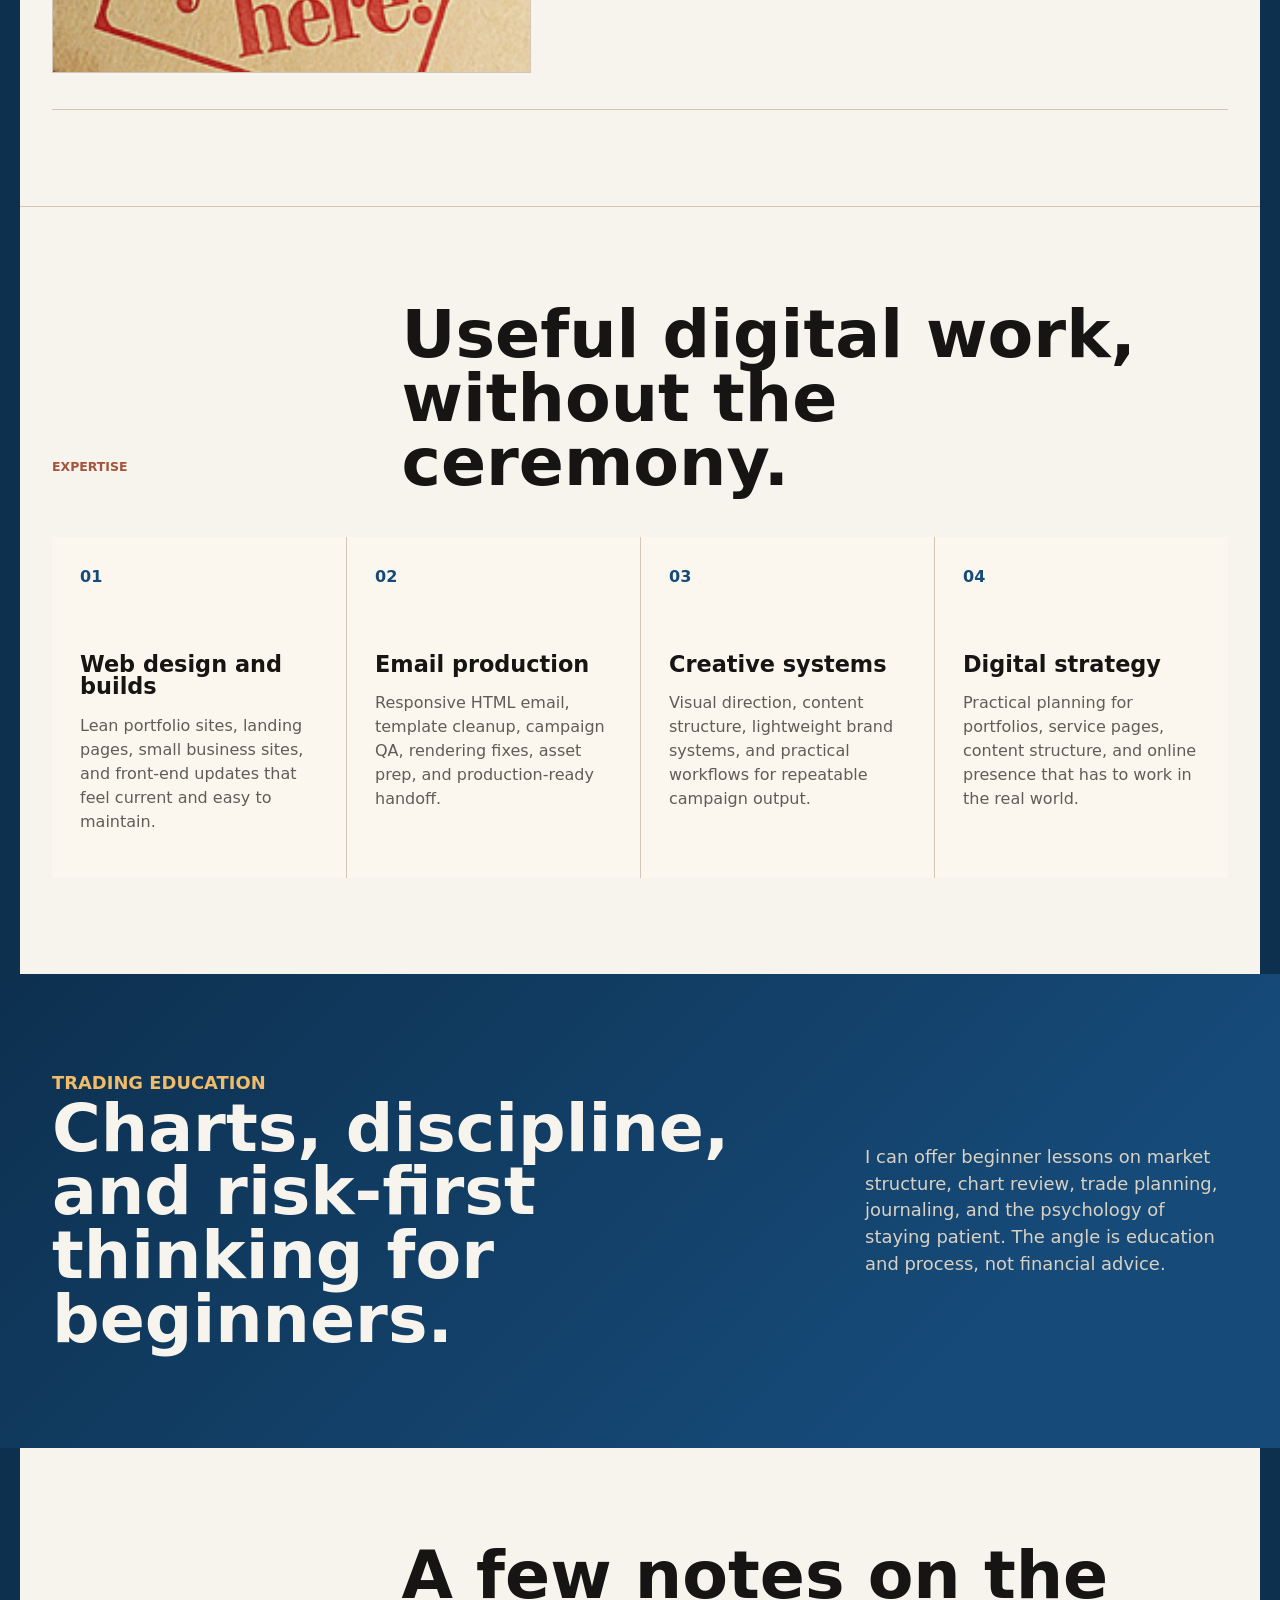
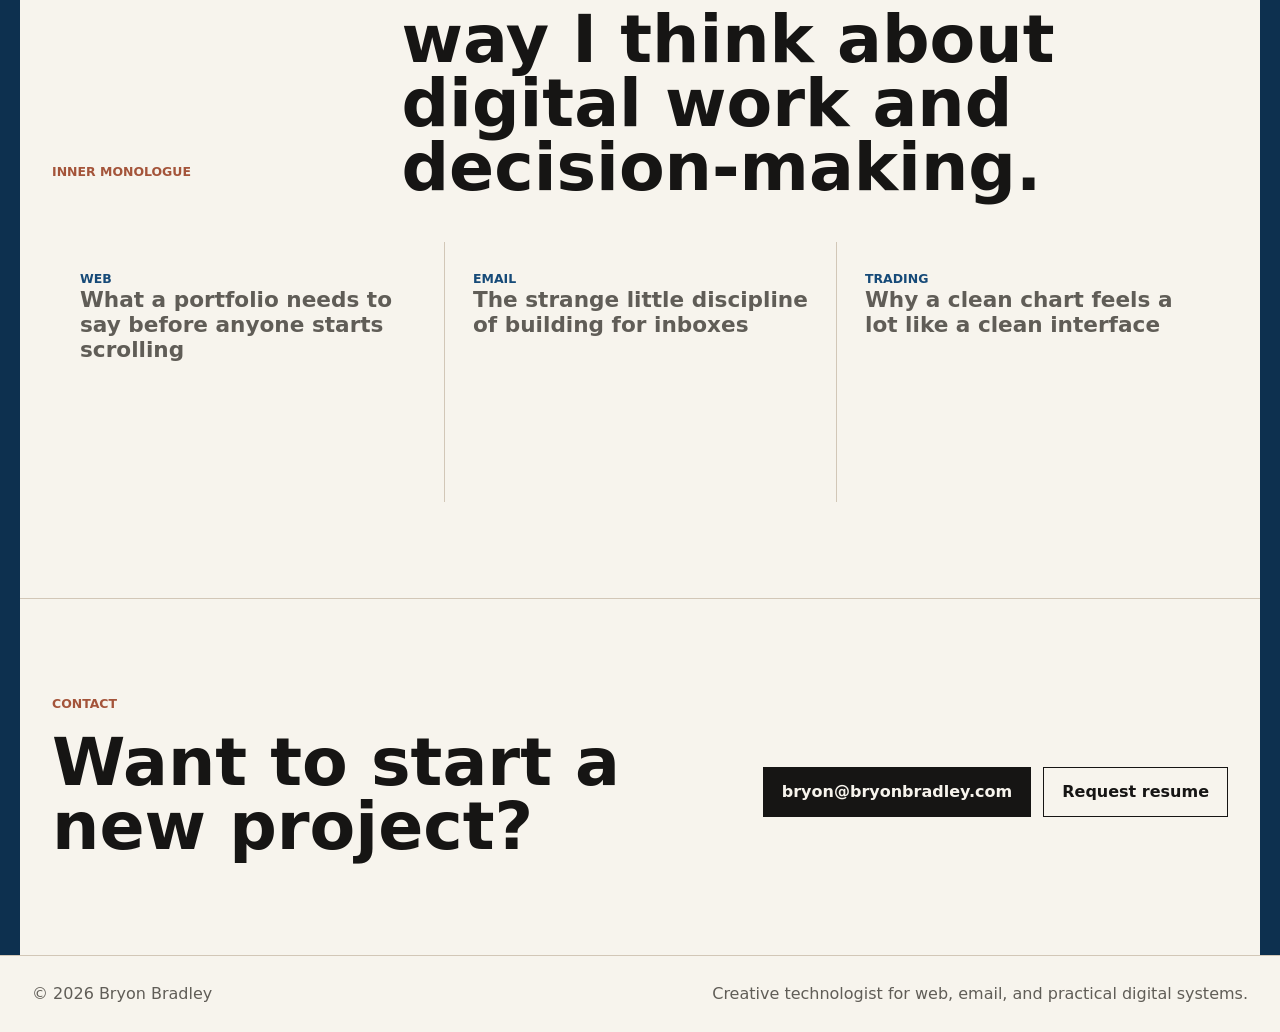
==== commit d85c053e: "Add inner monologue article pages" ====
--- a/index.html
+++ b/index.html
@@ -250,22 +250,22 @@
 
     <section id="notes" class="section-wrap">
       <div class="section-heading">
-        <p class="eyebrow">Field notes</p>
-        <h2>Short writing can show how you think before anyone emails you.</h2>
+        <p class="eyebrow">Inner monologue</p>
+        <h2>A few notes on the way I think about digital work and decision-making.</h2>
       </div>
       <div class="notes-grid">
-        <article class="note-card">
+        <a class="note-card" href="inner-monologue-web.html">
           <p>Web</p>
-          <h3>What a portfolio needs to say in the first ten seconds</h3>
-        </article>
-        <article class="note-card">
+          <h3>What a portfolio needs to say before anyone starts scrolling</h3>
+        </a>
+        <a class="note-card" href="inner-monologue-email.html">
           <p>Email</p>
-          <h3>Why email development is still part craft, part technical discipline</h3>
-        </article>
-        <article class="note-card">
+          <h3>The strange little discipline of building for inboxes</h3>
+        </a>
+        <a class="note-card" href="inner-monologue-trading.html">
           <p>Trading</p>
-          <h3>How a clean chart can teach better decision-making</h3>
-        </article>
+          <h3>Why a clean chart feels a lot like a clean interface</h3>
+        </a>
       </div>
     </section>
 
--- a/styles.css
+++ b/styles.css
@@ -2,14 +2,16 @@
   color-scheme: light;
   --ink: #161514;
   --muted: #605d57;
-  --paper: #f4f0e7;
+  --paper: #f7f4ed;
   --panel: #fffaf0;
-  --line: #d6ccbc;
-  --blue: #1d4e77;
+  --line: #d2c7b7;
+  --blue: #164a78;
+  --blue-deep: #0d304f;
+  --blue-soft: #e8f0f7;
   --green: #385b49;
   --clay: #a4543a;
   --gold: #a77d35;
-  --shadow: 0 22px 70px rgba(22, 21, 20, 0.14);
+  --shadow: 0 22px 70px rgba(13, 48, 79, 0.18);
 }
 
 * {
@@ -22,7 +24,7 @@
 
 body {
   margin: 0;
-  background: var(--paper);
+  background: var(--blue-deep);
   color: var(--ink);
   font-family: Inter, ui-sans-serif, system-ui, -apple-system, BlinkMacSystemFont, "Segoe UI", sans-serif;
   line-height: 1.5;
@@ -48,8 +50,8 @@
 
 .site-header {
   align-items: center;
-  background: rgba(244, 240, 231, 0.92);
-  border-bottom: 1px solid var(--line);
+  background: rgba(13, 48, 79, 0.94);
+  border-bottom: 1px solid rgba(255, 250, 240, 0.18);
   display: flex;
   justify-content: space-between;
   min-height: 72px;
@@ -66,12 +68,13 @@
   font-weight: 800;
   gap: 12px;
   text-decoration: none;
+  color: var(--panel);
 }
 
 .brand-mark {
   align-items: center;
-  background: var(--ink);
-  color: var(--paper);
+  background: var(--panel);
+  color: var(--blue-deep);
   display: inline-flex;
   height: 40px;
   justify-content: center;
@@ -87,12 +90,12 @@
 }
 
 .site-nav a {
-  color: var(--muted);
+  color: rgba(255, 250, 240, 0.72);
   text-decoration: none;
 }
 
 .site-nav a:hover {
-  color: var(--ink);
+  color: var(--panel);
 }
 
 .nav-toggle {
@@ -105,7 +108,7 @@
 }
 
 .nav-toggle span {
-  background: var(--ink);
+  background: var(--panel);
   display: block;
   height: 2px;
   margin: 5px 0;
@@ -119,10 +122,15 @@
 }
 
 .hero {
+  background:
+    linear-gradient(135deg, rgba(22, 74, 120, 0.98), rgba(13, 48, 79, 1) 64%),
+    var(--blue-deep);
+  color: var(--panel);
   display: grid;
   gap: 44px;
   grid-template-columns: minmax(0, 0.72fr) minmax(300px, 0.28fr);
   min-height: calc(100vh - 72px);
+  max-width: none;
   padding-top: 106px;
 }
 
@@ -132,7 +140,7 @@
 
 .hero-brief {
   align-self: end;
-  border-left: 1px solid var(--line);
+  border-left: 1px solid rgba(255, 250, 240, 0.22);
   padding-left: 32px;
 }
 
@@ -179,6 +187,14 @@
 .markets p {
   color: var(--muted);
   font-size: 1.12rem;
+}
+
+.hero .eyebrow {
+  color: #f0bd78;
+}
+
+.hero-brief p {
+  color: rgba(255, 250, 240, 0.78);
 }
 
 .hero-actions,
@@ -204,6 +220,19 @@
   color: var(--paper);
 }
 
+.hero .button {
+  border-color: rgba(255, 250, 240, 0.9);
+}
+
+.hero .button.primary {
+  background: var(--panel);
+  color: var(--blue-deep);
+}
+
+.hero .button.secondary {
+  color: var(--panel);
+}
+
 .button.secondary {
   background: transparent;
 }
@@ -215,6 +244,15 @@
   display: grid;
   gap: 40px;
   grid-template-columns: minmax(0, 0.67fr) minmax(300px, 0.33fr);
+}
+
+.agency-note,
+.work-section,
+.services,
+#notes,
+.contact,
+.site-footer {
+  background: var(--paper);
 }
 
 .section-heading {
@@ -309,7 +347,7 @@
 
 .project-details > p:first-of-type,
 .note-card p {
-  color: var(--clay);
+  color: var(--blue);
   font-size: 0.78rem;
   font-weight: 850;
   letter-spacing: 0;
@@ -334,6 +372,10 @@
   padding: 0 0 4px;
 }
 
+.text-link:hover {
+  color: var(--blue);
+}
+
 .services {
   border-top: 1px solid var(--line);
 }
@@ -345,6 +387,7 @@
 
 .service-list article,
 .note-card {
+  background: rgba(255, 250, 240, 0.58);
   border-left: 1px solid var(--line);
   min-height: 260px;
   padding: 28px;
@@ -356,7 +399,7 @@
 }
 
 .service-list span {
-  color: var(--gold);
+  color: var(--blue);
   display: block;
   font-weight: 900;
   margin-bottom: 64px;
@@ -373,7 +416,8 @@
 }
 
 .markets {
-  background: var(--ink);
+  background:
+    linear-gradient(135deg, var(--blue-deep), var(--blue) 76%);
   color: var(--paper);
 }
 
@@ -400,11 +444,57 @@
 
 .note-card {
   background: transparent;
+  color: inherit;
+  text-decoration: none;
+  transition: background 160ms ease, transform 160ms ease;
 }
 
 .note-card h3 {
   font-size: 1.35rem;
   line-height: 1.15;
+}
+
+.note-card:hover {
+  background: var(--blue-soft);
+  transform: translateY(-2px);
+}
+
+.article-page {
+  background: var(--paper);
+}
+
+.article-nav {
+  display: flex;
+}
+
+.article-wrap {
+  margin: 0 auto;
+  max-width: 900px;
+  padding: 120px 32px;
+}
+
+.article-wrap h1 {
+  color: var(--blue-deep);
+  font-size: clamp(3.2rem, 8vw, 7.4rem);
+  margin-bottom: 34px;
+}
+
+.article-lede {
+  color: var(--blue);
+  font-size: clamp(1.35rem, 3vw, 2rem);
+  line-height: 1.25;
+  margin-bottom: 34px;
+}
+
+.article-wrap p:not(.eyebrow):not(.article-lede) {
+  color: var(--muted);
+  font-size: 1.14rem;
+  line-height: 1.75;
+  margin-bottom: 24px;
+}
+
+.article-back {
+  margin-top: 22px;
 }
 
 .contact {
@@ -551,8 +641,8 @@
   }
 
   .site-nav {
-    background: var(--paper);
-    border-bottom: 1px solid var(--line);
+    background: var(--blue-deep);
+    border-bottom: 1px solid rgba(255, 250, 240, 0.18);
     display: none;
     flex-direction: column;
     gap: 0;
@@ -632,4 +722,12 @@
   .modal-content {
     padding: 28px;
   }
-}
+
+  .article-nav {
+    display: none;
+  }
+
+  .article-wrap {
+    padding: 82px 18px;
+  }
+}
